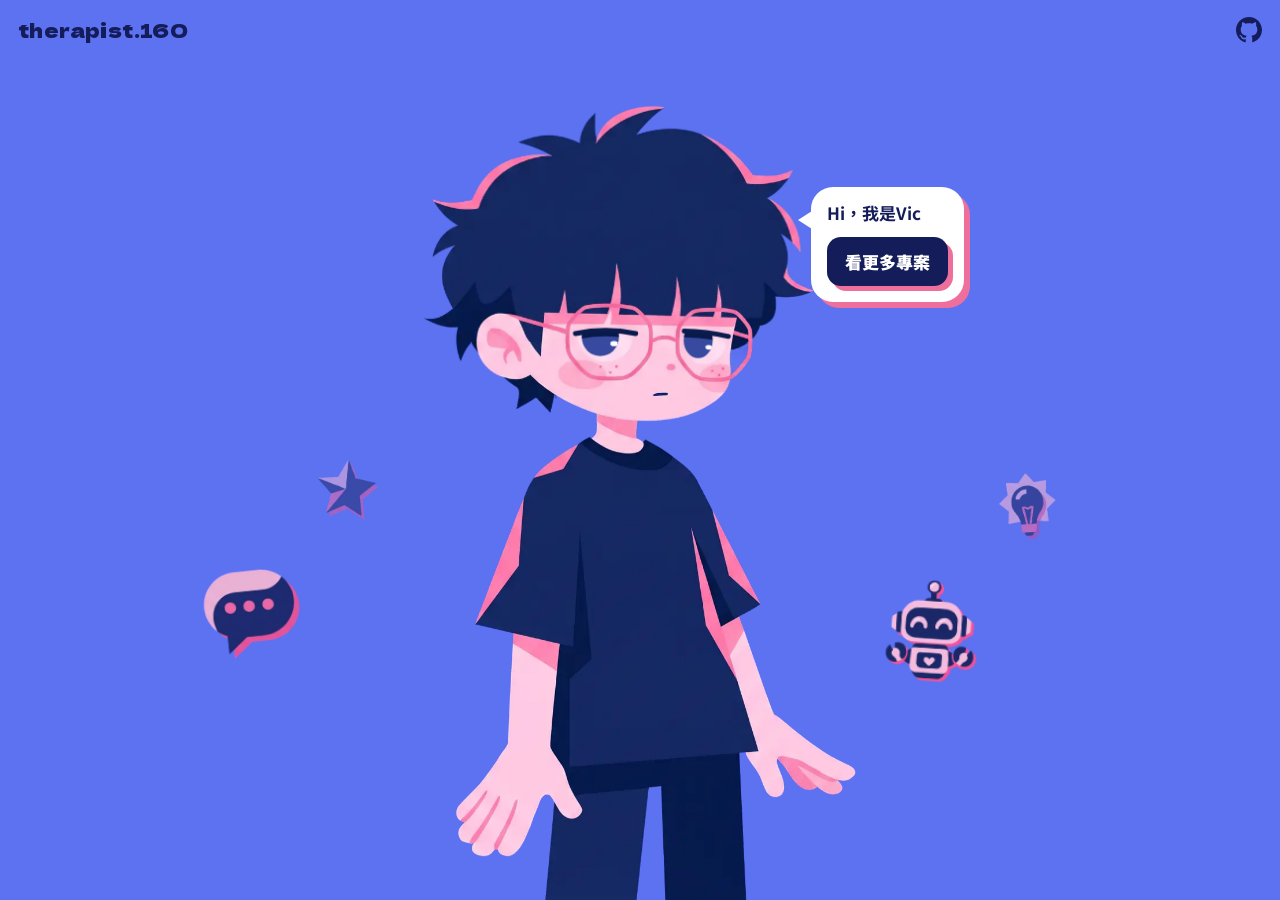
==== index.html @ 95809535 "therapist.160 2026-10-23" ====
<!doctype html>
<html lang="zh-Hant-TW">
<head>
<meta charset="utf-8">
<meta name="viewport" content="width=device-width, initial-scale=1, viewport-fit=cover">
<meta name="robots" content="noindex">
<title>therapist.160</title>
<link rel="icon" href="assets/icons/favicon.png">
<link rel="preload" as="image" href="assets/rig/body.webp">
<link rel="preload" as="image" href="assets/rig/head.webp">
<link rel="preconnect" href="https://fonts.googleapis.com">
<link rel="preconnect" href="https://fonts.gstatic.com" crossorigin>
<!-- 字型：中文只拿 3 種粗細；標題英文字型只下載英文字母和數字（text=），不下載整套日文 -->
<link rel="stylesheet" href="https://fonts.googleapis.com/css2?family=Noto+Sans+TC:wght@400;700;900&family=JetBrains+Mono:wght@500;700&display=swap">
<link rel="stylesheet" href="https://fonts.googleapis.com/css2?family=Dela+Gothic+One&display=swap&text=abcdefghijklmnopqrstuvwxyzABCDEFGHIJKLMNOPQRSTUVWXYZ0123456789.-%26">
<style>
/* 三個畫面共用同一個角色：
   首頁   home  角色站在正中間、貼齊畫面下緣（圖只畫到大腿，所以永遠看不到腳）
   列表   list  角色往下沉、抬頭，上方就是他「看到」的文字作品列表
   作品頁 work  白紙從下面滑上來；角色縮成右下角只露出頭頂和眼睛
   動畫時間都在 100–400ms。 */
:root{
  --bg:#5D72F1;          /* 與角色圖內鏤空處同色，不能改 */
  --ink:#141D5A;
  --ink-2:#1F2A73;
  --skin:#F9C4D6;
  --accent:#EE6F9C;
  --paper:#FFFFFF;
  --f-display:"Dela Gothic One","Noto Sans TC",system-ui,sans-serif;
  --f-body:"Noto Sans TC",system-ui,-apple-system,"PingFang TC","Microsoft JhengHei",sans-serif;
  --f-mono:"JetBrains Mono",ui-monospace,Menlo,monospace;
  --spring:cubic-bezier(.3,1.35,.5,1);
  --ease:cubic-bezier(.2,.9,.3,1);
  /* 角色大小：高度跟著視窗，寬度＝圖的比例 801:1400 */
  --H:min(90dvh,155vw);
  --W:calc(var(--H) * .5721);
  --listShow:.32;         /* 列表時，角色露出畫面的高度（佔 --H 的比例） */
  color-scheme:light;
}
*{box-sizing:border-box}
html,body{height:100%;margin:0}
body{background:var(--bg);color:var(--ink);font-family:var(--f-body);font-size:16px;line-height:1.6;overflow:hidden;-webkit-tap-highlight-color:transparent}
a{color:inherit}
button{font:inherit;color:inherit}
img{display:block;max-width:100%}
:focus-visible{outline:3px solid var(--paper);outline-offset:3px;border-radius:8px}
body.instant *{transition:none!important;animation:none!important}

/* ---------- 頂部 ---------- */
.mast{position:fixed;z-index:40;inset:0 0 auto;display:flex;align-items:center;justify-content:space-between;gap:12px;
  padding:max(14px,env(safe-area-inset-top)) max(18px,env(safe-area-inset-right)) 14px max(18px,env(safe-area-inset-left));
  pointer-events:none;transition:background .25s,box-shadow .25s}
.mast>*{pointer-events:auto}
.logo{display:inline-block;text-decoration:none;font-family:var(--f-display);font-size:20px;letter-spacing:.02em;white-space:nowrap;transition:transform .2s var(--spring)}
.logo:hover{transform:translateX(-2px) rotate(-2deg)}
body[data-view=work] .mast{background:var(--paper);box-shadow:0 2px 0 rgba(20,29,90,.08)}
.logo.back{font-family:var(--f-body);font-weight:900;font-size:17px;letter-spacing:0}
.gh{display:inline-flex;color:var(--ink);transition:transform .2s var(--spring)}
.gh svg{width:26px;height:26px}
.gh:hover{transform:translateX(2px) rotate(2deg)}

/* ---------- 角色 ---------- */
.rig{position:fixed;z-index:30;left:50%;bottom:0;width:var(--W);height:var(--H);transform-origin:50% 100%;
  transition:transform .4s var(--spring);will-change:transform}
body[data-view=home] .rig{transform:translate(calc(var(--W) * -.5),0) scale(1)}
body[data-view=list] .rig{transform:translate(calc(var(--W) * -.5),calc(var(--H) * (1 - var(--listShow) / .62) * .62)) scale(.62)}
body[data-view=work] .rig{transform:translate(calc(var(--W) * -.5),calc(var(--H) * 1.05)) scale(.8)}   /* 作品頁：沉到畫面外，最後在藍色收尾區再出來 */
.hop{position:absolute;inset:0}
.hop.go{animation:hop .32s var(--spring)}
@keyframes hop{40%{transform:translateY(-3%)}}
.breath{position:absolute;inset:0;transform-origin:50% 100%;animation:breath 4.2s ease-in-out infinite}
@keyframes breath{50%{transform:scaleY(1.01)}}
.rig img,.rig svg{position:absolute;inset:0;width:100%;height:100%;user-select:none;-webkit-user-drag:none;pointer-events:none}
.head{position:absolute;inset:0;transform-origin:45.1% 41.9%;will-change:transform}
/* 短暫的動作圖（揮手、驚訝）：眼睛是畫死的，所以只出現一下就回到會看人的那層 */
.art{position:absolute;inset:0;transition:opacity .12s}
.rig[data-pose] .art{opacity:0}
.rig .pose{position:absolute;inset:auto;bottom:0;left:45.27%;height:98%;width:auto;transform:translateX(calc(var(--hx) * -100%));opacity:0;transition:opacity .12s}
.rig .pose.on{opacity:1}
/* 只有頭和身體上半部可以點（圖的透明處不擋滑鼠） */
.hit{position:absolute;left:8%;right:18%;top:0;height:62%;border-radius:40% 40% 20% 20%;cursor:pointer;background:none;border:0;padding:0}
body[data-view=list] .hit{height:48%}
body[data-view=work] .hit{display:none}

/* ---------- 漂浮圖示：首頁繞著角色轉圈（假 3D：轉到前面變大、蓋在角色上；轉到後面變小變淡、躲到角色後面）；
   列表跟著角色沉到下面，排在頭的兩邊。位置每一格由 placeIcons() 算；放不下（手機、窄視窗）的就藏起來 ----------
   每個圖示自己 position:fixed（不包在 fixed 容器裡），z-index 才能跟角色比前後 */
.ico{position:fixed;z-index:5;left:0;top:0;width:var(--s);height:var(--s);pointer-events:none;transition:opacity .2s;will-change:transform}
.ico.front{z-index:32}
.ico.off,body[data-view=work] .ico{opacity:0}
.ico img{width:100%;height:100%;object-fit:contain;opacity:var(--a,1);transform:rotate(var(--r));animation:bob var(--d) ease-in-out infinite;animation-delay:var(--dl)}
@keyframes bob{50%{transform:translateY(-9%) rotate(calc(var(--r) * -1))}}

/* ---------- 首頁：對話框＋按鈕 ---------- */
.bubble{position:fixed;z-index:31;left:calc(50% + var(--W) * .37);top:calc(100dvh - var(--H) * .88);max-width:290px;
  background:var(--paper);color:var(--ink);border-radius:22px;padding:14px 16px 16px;box-shadow:6px 6px 0 var(--accent);
  transform-origin:0 30%;transition:opacity .2s,transform .3s var(--spring)}
.bubble::before{content:"";position:absolute;left:-13px;top:24px;border:9px solid transparent;border-right:14px solid var(--paper);border-left:0}
.bubble p{margin:0 0 12px;font-weight:700;font-size:17px;line-height:1.4;min-height:1.4em}
.bubble p.pop{animation:pop .3s var(--spring)}
@keyframes pop{from{transform:scale(.8);opacity:0}}
body:not([data-view=home]) .bubble{opacity:0;transform:scale(.6);pointer-events:none;visibility:hidden;transition:opacity .15s,transform .15s,visibility 0s .15s}
.btn{display:inline-flex;align-items:center;gap:10px;border:0;cursor:pointer;text-decoration:none;font-weight:900;font-size:17px;
  padding:11px 18px;border-radius:14px;background:var(--ink);color:var(--paper);box-shadow:5px 5px 0 var(--accent);transition:transform .15s,box-shadow .15s}
.btn:hover{transform:translate(-2px,-2px);box-shadow:8px 8px 0 var(--accent)}
.btn:active{transform:translate(3px,3px);box-shadow:2px 2px 0 var(--accent)}

/* ---------- 列表：角色抬頭看到的東西 ---------- */
.list{position:fixed;z-index:10;inset:0;overflow-y:auto;overscroll-behavior:contain;
  padding:calc(88px + env(safe-area-inset-top)) max(16px,env(safe-area-inset-right)) calc(var(--H) * var(--listShow) + 56px) max(16px,env(safe-area-inset-left));
  -webkit-mask-image:linear-gradient(transparent 56px,#000 96px,#000 calc(100% - var(--H) * var(--listShow) - 70px),transparent calc(100% - var(--H) * var(--listShow) + 6px));
          mask-image:linear-gradient(transparent 56px,#000 96px,#000 calc(100% - var(--H) * var(--listShow) - 70px),transparent calc(100% - var(--H) * var(--listShow) + 6px));
  scrollbar-width:thin;scrollbar-color:var(--ink) transparent;transition:opacity .2s,visibility 0s}
body:not([data-view=list]) .list{opacity:0;visibility:hidden;pointer-events:none;transition:opacity .15s,visibility 0s .15s}
.list-in{max-width:58rem;margin:0 auto}
.list h2{margin:0 0 10px 18px;font-family:var(--f-display);font-weight:400;font-size:clamp(30px,4vw,44px);line-height:1.1}
.rows{list-style:none;margin:0;padding:0}
.row{display:grid;grid-template-columns:3rem minmax(0,1fr);align-items:baseline;gap:4px 16px;padding:13px 18px;border-radius:18px;
  text-decoration:none;color:var(--paper);transition:transform .18s var(--spring),box-shadow .18s,background .12s,color .12s}
.rows li+li{border-top:2px solid rgba(20,29,90,.18)}
.row .n{font-family:var(--f-mono);font-weight:700;font-size:13px;color:var(--ink)}
.row .t{font-weight:900;font-size:clamp(21px,2.6vw,34px);line-height:1.2;text-wrap:balance}
/* 滑鼠才有 hover（手機點完回來不會卡在反白）；手機按下去當下反白 */
.row:focus-visible,.row:active{background:var(--ink);color:var(--skin);transform:translate(-3px,-3px);box-shadow:6px 6px 0 var(--accent);outline:0}
.row:focus-visible .n,.row:active .n{color:var(--skin)}
@media (hover:hover){
  .row:hover{background:var(--ink);color:var(--skin);transform:translate(-3px,-3px);box-shadow:6px 6px 0 var(--accent)}
  .row:hover .n{color:var(--skin)}
}
body[data-view=list] .rows li{animation:rowIn .26s var(--spring) backwards;animation-delay:calc(min(var(--i),6) * 22ms)}
body[data-view=list] .list h2{animation:rowIn .26s var(--spring) backwards}
@keyframes rowIn{from{opacity:0;transform:translateY(-18px)}}

/* ---------- 作品頁：白紙從下面滑上來 ---------- */
.sheet{position:fixed;z-index:20;inset:0;overflow-y:auto;overscroll-behavior:contain;background:var(--paper);
  transform:translateY(0);transition:transform .38s var(--ease),visibility 0s}
body:not([data-view=work]) .sheet{transform:translateY(102%);visibility:hidden;transition:transform .3s var(--ease),visibility 0s .3s}
.work{max-width:60rem;margin:0 auto;padding:calc(96px + env(safe-area-inset-top)) max(16px,env(safe-area-inset-right)) 64px max(16px,env(safe-area-inset-left));transition:opacity .15s}
.work.fade,.outro.fade{opacity:0}
.w-no{font-family:var(--f-mono);font-weight:700;font-size:13px;letter-spacing:.08em;color:var(--accent);margin:0 0 10px}
.work h1{font-weight:900;font-size:clamp(30px,4.6vw,56px);line-height:1.12;margin:0 0 40px;text-wrap:balance}
/* 每一格都是一樣大的 16:9 範圍。圖和短片一律「高度＝框高」、寬度照原比例：
   比 16:9 窄的（4:3、直圖）兩側留空不加底色；比 16:9 寬的左右裁掉。點了看整張 */
.frame{margin:0 auto 28px;width:min(100%,calc(88dvh * 16 / 9));aspect-ratio:16/9;position:relative;border-radius:12px;overflow:hidden}
.frame>*{position:absolute;inset:0;width:100%;height:100%}
.zoom{border:0;padding:0;background:none;cursor:zoom-in}
.zoom img,.zoom video{position:absolute;top:0;left:50%;height:100%;width:auto;max-width:none;border-radius:12px;
  transform:translateX(-50%);transition:transform .3s var(--ease)}
.zoom:hover img,.zoom:hover video{transform:translateX(-50%) scale(1.02)}
.yt{border:0;padding:0;background:var(--ink);cursor:pointer;border-radius:12px;overflow:hidden}
.yt img{width:100%;height:100%;object-fit:cover;opacity:.85}
.yt span{position:absolute;left:50%;top:50%;width:84px;height:84px;margin:-42px 0 0 -42px;border-radius:50%;background:var(--accent);
  display:grid;place-items:center;color:var(--paper);font-size:30px;box-shadow:5px 5px 0 var(--ink);transition:transform .2s var(--spring)}
.yt:hover span{transform:scale(1.1)}
.yt-play{position:absolute;inset:0;width:100%;height:100%;border:0;border-radius:12px;background:#000}   /* 按下播放後換成的播放器，填滿 16:9 框 */
/* 直式影片（YouTube Shorts）：框一樣是 16:9，裡面放一個置中的 9:16 封面／播放器，兩側留空；手機上框改成直的，影片才不會太小 */
.frame.tall>*{left:50%;right:auto;width:auto;aspect-ratio:9/16;transform:translateX(-50%)}
@media (max-width:820px){.frame.tall{width:min(100%,calc(75dvh * 9 / 16));aspect-ratio:9/16}}
.credits{margin:56px 0 0;background:var(--ink);color:var(--skin);border-radius:22px;padding:22px 24px;box-shadow:8px 8px 0 var(--accent)}
.credits h2{font-family:var(--f-display);font-weight:400;font-size:24px;margin:0 0 10px;color:var(--paper)}
.credits ul{list-style:none;margin:0;padding:0;font-family:var(--f-mono);font-size:13.5px;line-height:1.9}
.credits li{padding-left:1.5em;text-indent:-1.5em;word-break:keep-all;overflow-wrap:anywhere}   /* 中文名字不從中間斷；換行的部分往內縮 */
/* 收尾區：回到藍色世界，角色比讚出來 */
.outro{--BH:min(66dvh,580px);position:relative;overflow:hidden;background:var(--bg);min-height:calc(var(--BH) + 24px);
  padding:64px max(16px,env(safe-area-inset-right)) 56px max(16px,env(safe-area-inset-left));transition:opacity .15s}
.outro-in{max-width:60rem;margin:0 auto}
.outro-text{max-width:min(32rem,calc(100% - var(--BH) * .5))}
.outro .credits{margin:0}
.buddy{position:absolute;bottom:0;right:max(0px,calc(50% - 30rem - 24px));height:var(--BH);width:calc(var(--BH) * .62);pointer-events:none}
.buddy-fig{position:absolute;inset:0;transform:translateY(40%);opacity:0;transition:transform .38s var(--spring),opacity .15s}
.outro.in .buddy-fig{transform:none;opacity:1}
.buddy-fig img{position:absolute;bottom:0;left:45%;height:100%;width:auto;max-width:none;transform:translateX(calc(var(--hx) * -100%));transition:opacity .12s}
.buddy-fig .b-wow,.outro.wow .buddy-fig .b-thumb{opacity:0}
.outro.wow .buddy-fig .b-wow{opacity:1}
.w-nav{display:grid;grid-template-columns:1fr 1fr;gap:16px;margin-top:32px}
.w-nav a{display:block;text-decoration:none;padding:16px 18px;border-radius:18px;background:var(--ink);color:var(--paper);box-shadow:5px 5px 0 var(--accent);transition:transform .15s,box-shadow .15s}
.w-nav a:hover{transform:translate(-2px,-2px);box-shadow:8px 8px 0 var(--accent)}
.w-nav small{display:block;font-family:var(--f-mono);font-weight:700;font-size:12px;color:var(--skin)}
.w-nav b{font-weight:900;line-height:1.3}
.w-nav a.next{text-align:right}

/* 點圖放大 */
.lb{position:fixed;z-index:60;inset:0;background:rgba(20,29,90,.98);display:grid;grid-template-rows:1fr auto;padding:max(72px,calc(env(safe-area-inset-top) + 60px)) 16px max(16px,env(safe-area-inset-bottom));
  cursor:zoom-out;opacity:0;visibility:hidden;transition:opacity .18s,visibility 0s .18s}
.lb.on{opacity:1;visibility:visible;transition:opacity .18s}
.lb img,.lb video{width:100%;height:100%;object-fit:contain;min-height:0}
.lb video[hidden],.lb img[hidden]{display:none}
.lb-bar{display:flex;justify-content:center;align-items:center;gap:18px;padding-top:12px;color:var(--skin);font-family:var(--f-mono);font-weight:700}
.lb.single .lb-bar{visibility:hidden}
.lb-bar button{border:0;background:var(--skin);color:var(--ink);width:44px;height:44px;border-radius:50%;cursor:pointer;font-size:18px;font-weight:900}
/* 右上角關閉鈕（上面留了一條空間，圖不會跑到它底下） */
.lb-x{position:absolute;top:max(14px,env(safe-area-inset-top));right:max(14px,env(safe-area-inset-right));width:48px;height:48px;border:0;border-radius:50%;
  background:var(--skin);color:var(--ink);cursor:pointer;display:grid;place-items:center;box-shadow:4px 4px 0 var(--accent);transition:transform .15s,box-shadow .15s}
.lb-x svg{width:20px;height:20px}
.lb-x:hover{transform:translate(-2px,-2px) rotate(90deg);box-shadow:6px 6px 0 var(--accent)}
.lb-x:active{transform:translate(2px,2px);box-shadow:2px 2px 0 var(--accent)}

/* ---------- 手機 ---------- */
@media (max-width:820px){
  /* 手機：角色上方永遠留 200px 給左上文字和對話框，矮的螢幕（瀏覽器工具列佔掉高度）也不會被擠出去 */
  :root{--H:min(100dvh - 200px,155vw)}
  .bubble{left:50%;top:calc(100dvh - var(--H) - 14px);transform:translate(-50%,-100%);transform-origin:50% 100%;width:max-content;max-width:min(330px,calc(100vw - 32px));text-align:center}
  .bubble::before{left:50%;top:auto;bottom:-13px;margin-left:-9px;border:9px solid transparent;border-top:14px solid var(--paper);border-bottom:0}
  body:not([data-view=home]) .bubble{transform:translate(-50%,-100%) scale(.6)}
  .row{grid-template-columns:minmax(0,1fr);gap:2px;padding:12px 12px}   /* 手機：年份放在標題上面，標題用滿整個寬度 */
  .row .t{text-wrap:pretty}
  .list h2{margin-left:12px}
  .w-nav{grid-template-columns:1fr}
  .work{padding-bottom:20px}
  .outro{padding-top:48px}
  .yt span{width:56px;height:56px;margin:-28px 0 0 -28px;font-size:20px;box-shadow:3px 3px 0 var(--ink)}
  .credits{padding:18px 18px;box-shadow:6px 6px 0 var(--accent)}
  .credits ul{font-size:12.5px}
  .outro{--BH:min(50dvh,420px);padding-bottom:calc(var(--BH) + 24px)}
  .outro-text{max-width:none}
  .buddy{right:auto;left:50%;margin-left:calc(var(--BH) * -.31)}
}
@media (prefers-reduced-motion:reduce){
  *,*::before,*::after{animation:none!important;transition-duration:.01ms!important}
}
</style>
</head>
<body data-view="home" class="instant">

<header class="mast">
  <span id="mastL"></span>
  <a class="gh" href="https://github.com/Vic-Chen-160" target="_blank" rel="noopener noreferrer" aria-label="GitHub（開新分頁）">
    <svg viewBox="0 0 16 16" aria-hidden="true"><path fill="currentColor" d="M8 0C3.58 0 0 3.58 0 8c0 3.54 2.29 6.53 5.47 7.59.4.07.55-.17.55-.38 0-.19-.01-.82-.01-1.49-2.01.37-2.53-.49-2.69-.94-.09-.23-.48-.94-.82-1.13-.28-.15-.68-.52-.01-.53.63-.01 1.08.58 1.23.82.72 1.21 1.87.87 2.33.66.07-.52.28-.87.51-1.07-1.78-.2-3.64-.89-3.64-3.95 0-.87.31-1.59.82-2.15-.08-.2-.36-1.02.08-2.12 0 0 .67-.21 2.2.82.64-.18 1.32-.27 2-.27.68 0 1.36.09 2 .27 1.53-1.04 2.2-.82 2.2-.82.44 1.1.16 1.92.08 2.12.51.56.82 1.27.82 2.15 0 3.07-1.87 3.75-3.65 3.95.29.25.54.73.54 1.48 0 1.07-.01 1.93-.01 2.2 0 .21.15.46.55.38A8.013 8.013 0 0016 8c0-4.42-3.58-8-8-8z"/></svg>
  </a>
</header>

<div id="icons" aria-hidden="true"></div>

<!-- 列表：角色抬頭看到的東西 -->
<nav class="list" id="list" aria-label="作品列表">
  <div class="list-in">
    <h2>WORKS</h2>
    <ol class="rows" id="rows"></ol>
  </div>
</nav>

<!-- 作品頁 -->
<main class="sheet" id="sheet" tabindex="-1"><article class="work" id="work"></article><section class="outro" id="outro"></section></main>

<!-- 角色：身體圖＋頭圖＋程式畫的眼睛 -->
<div class="rig" id="rig">
  <div class="hop" id="hop">
    <div class="breath">
      <div class="art">
        <img src="assets/rig/body.webp" alt="">
        <div class="head" id="head">
          <img src="assets/rig/head.webp" alt="">
          <svg id="eyes" viewBox="501 36 1151 2012" preserveAspectRatio="none" aria-hidden="true"></svg>
        </div>
      </div>
      <img class="pose" data-pose="wave" style="--hx:.4154" src="assets/poses/wave.webp" alt="">
      <img class="pose" data-pose="wow" style="--hx:.4976" data-src="assets/poses/wow.webp" alt="">
      <!-- 列表：抬頭看上面的作品。也拆成身體＋頭＋程式畫的眼睛，眼睛會跟游標。data-src＝首頁顯示完才載 -->
      <div class="pose" data-pose="lookup" style="--hx:.476;aspect-ratio:758/1400">
        <img data-src="assets/rig/lookup-body.webp" alt="">
        <div class="head" id="headUp" style="transform-origin:47.5% 41.2%">
          <img data-src="assets/rig/lookup-head.webp" alt="">
          <svg id="eyesUp" viewBox="129 139 756 1397" preserveAspectRatio="none" aria-hidden="true"></svg>
        </div>
      </div>
    </div>
    <button class="hit" id="hit" aria-label="戳一下角色"></button>
  </div>
</div>

<div class="bubble" id="bubble">
  <p id="line" role="status" aria-live="polite">Hi，我是Vic</p>
  <a class="btn" href="#/works" id="cta">看更多專案</a>
</div>

<div class="lb" id="lb" role="dialog" aria-label="放大檢視">
  <button class="lb-x" aria-label="關閉"><svg viewBox="0 0 20 20" aria-hidden="true"><path d="M4 4l12 12M16 4L4 16" stroke="currentColor" stroke-width="3" stroke-linecap="round"/></svg></button>
  <img alt="">
  <video muted loop playsinline hidden></video>
  <div class="lb-bar"><button data-go="-1" aria-label="上一張">←</button><span id="lbCount"></span><button data-go="1" aria-label="下一張">→</button></div>
</div>

<script src="assets/works.js"></script>
<script>
(() => {
const WORKS = window.WORKS || [];
const $ = s => document.querySelector(s);
const body = document.body;
const reduce = matchMedia('(prefers-reduced-motion: reduce)').matches;
const esc = s => String(s ?? '').replace(/[&<>"']/g, c => ({'&':'&amp;','<':'&lt;','>':'&gt;','"':'&quot;',"'":'&#39;'}[c]));
const pad = n => String(n).padStart(2, '0');

/* ================= 眼睛（SVG，座標＝原始角色圖的像素） ================= */
const NS = 'http://www.w3.org/2000/svg';
const EYES = [   // 眼皮曲線（左端、控制點、右端）、虹膜、反光
  { lid:[916,641, 990,625, 1066,641], iris:[978,650,46,47], hl:[34,16,9,6.5], k:1 },
  { lid:[1186,635, 1241,636, 1296,648], iris:[1221,658,36,44], hl:[26,17,8,6], k:.8 },
];
const svg = $('#eyes');
const el = (tag, attrs, parent) => { const e = document.createElementNS(NS, tag); for (const k in attrs) e.setAttribute(k, attrs[k]); parent && parent.appendChild(e); return e; };
const defs = el('defs', {}, svg);
EYES.forEach((E, i) => {
  E.openClip = el('path', {}, el('clipPath', { id:'open'+i }, defs));
  E.irisClip = el('ellipse', {}, el('clipPath', { id:'iris'+i }, defs));
  const g = el('g', { 'clip-path':`url(#open${i})` }, svg);
  E.irisEl = el('ellipse', { fill:'#374AA0' }, g);
  E.shade = el('path', { fill:'#071A4A' }, el('g', { 'clip-path':`url(#iris${i})` }, g));
  E.hlEl = el('ellipse', { fill:'#FFFFFF' }, g);
  E.lidEl = el('path', { fill:'none', stroke:'#0A1C4E', 'stroke-width':12, 'stroke-linecap':'round' }, svg);
});
// 列表的抬頭眼：上眼皮是一彎月牙（外弧、內弧），虹膜貼在眼皮下面；虹膜往下＝看你
const EYES_UP = [
  { p0:[345,545], p2:[440,527], out:[392,466], inn:[392,494], iris:[403,530,27], hl:[22,-3,6] },
  { p0:[540,527], p2:[633,545], out:[586,464], inn:[586,492], iris:[576,530,27], hl:[-23,-3,6] },
];
const svgUp = $('#eyesUp'), defsUp = el('defs', {}, svgUp);
EYES_UP.forEach((E, i) => {
  E.openClip = el('path', {}, el('clipPath', { id:'openU'+i }, defsUp));
  E.irisClip = el('circle', {}, el('clipPath', { id:'irisU'+i }, defsUp));
  const g = el('g', { 'clip-path':`url(#openU${i})` }, svgUp);
  E.irisEl = el('circle', { fill:'#3A4BA6' }, g);
  E.shade = el('path', { fill:'#0B1B4D' }, el('g', { 'clip-path':`url(#irisU${i})` }, g));
  E.hlEl = el('circle', { fill:'#FFFFFF' }, g);
  E.lidEl = el('path', { fill:'#0B1B4D' }, svgUp);
});
function drawEyesUp(ux, uy, blink){
  const B = blink * 30;                                       // 眨眼：眼皮往下蓋
  EYES_UP.forEach(E => {
    const [x0,y0] = E.p0, [x2,y2] = E.p2, [ox,oy] = E.out, [nx,ny] = E.inn;
    const inner = (d) => `M${x0-30},${y0+d} L${x0},${y0+d} Q${nx},${ny+d} ${x2},${y2+d} L${x2+30},${y2+d}`;
    E.lidEl.setAttribute('d', `M${x0},${y0+B} Q${ox},${oy+B} ${x2},${y2+B} Q${nx},${ny+B} ${x0},${y0+B}Z`);
    E.openClip.setAttribute('d', `${inner(B)} L${x2+30},640 L${x0-30},640Z`);
    E.shade.setAttribute('d', `${inner(B)} L${x2+30},${y2+B+10} L${x2},${y2+B+10} Q${nx},${ny+B+10} ${x0},${y0+B+10} L${x0-30},${y0+B+10}Z`);
    const [ix,iy,r] = E.iris, X = ix + ux * 10, Y = iy + (uy + 1) / 2 * 18;   // uy=-1 往上看（預設），0 看你，1 往下
    for (const t of [E.irisEl, E.irisClip]) { t.setAttribute('cx', X); t.setAttribute('cy', Y); t.setAttribute('r', r); }
    const [hx,hy,hr] = E.hl;
    E.hlEl.setAttribute('cx', X + hx); E.hlEl.setAttribute('cy', Y + hy); E.hlEl.setAttribute('r', hr);
  });
}
const curve = (E, L) => { const [x0,y0,cx,cy,x1,y1] = E.lid; return [x0, y0+L, cx, cy+L, x1, y1+L]; };
function drawEyes(ex, ey, L){
  EYES.forEach(E => {
    const [x0,y0,cx,cy,x1,y1] = curve(E, L);
    const q = `Q${cx},${cy} ${x1},${y1}`;
    E.lidEl.setAttribute('d', `M${x0},${y0} ${q}`);
    E.openClip.setAttribute('d', `M${x0-40},${y0} L${x0},${y0} ${q} L${x1+40},${y1} L${x1+40},780 L${x0-40},780Z`);
    E.shade.setAttribute('d', `M${x0-40},${y0} L${x0},${y0} ${q} L${x1+40},${y1} L${x1+40},${y1+15} L${x1},${y1+15} Q${cx},${cy+15} ${x0},${y0+15} L${x0-40},${y0+15}Z`);
    const [ix,iy,rx,ry] = E.iris, X = ix + ex * E.k, Y = iy + ey;
    for (const t of [E.irisEl, E.irisClip]) { t.setAttribute('cx', X); t.setAttribute('cy', Y); t.setAttribute('rx', rx); t.setAttribute('ry', ry); }
    const [hx,hy,hrx,hry] = E.hl;
    E.hlEl.setAttribute('cx', X + hx); E.hlEl.setAttribute('cy', Y + hy); E.hlEl.setAttribute('rx', hrx); E.hlEl.setAttribute('ry', hry);
  });
}

/* ================= 角色動作：看游標、眨眼、抬頭 ================= */
const rig = $('#rig'), head = $('#head'), headUp = $('#headUp');
const S = { ex:0, ey:0, ux:0, uy:0, look:0, wide:0, hr:0, hx:0 };      // 目前值（平滑追上目標）
const T = { ex:0, ey:0, ux:0, uy:0, look:0, wide:0, hr:0, hx:0 };      // 目標值
let rigH = 0, pointer = null, lastMove = -1e9, blinkAt = performance.now() + 1800, blinkT = -1, glanceUntil = 0, glance = null;

let usingKeys = false;
addEventListener('keydown', () => usingKeys = true, true);
addEventListener('pointerdown', () => usingKeys = false, true);
addEventListener('pointermove', e => { pointer = { x:e.clientX, y:e.clientY }; lastMove = performance.now(); }, { passive:true });
addEventListener('pointerdown', e => { pointer = { x:e.clientX, y:e.clientY }; lastMove = performance.now(); }, { passive:true });
document.addEventListener('pointerleave', () => { lastMove = -1e9; });

function aim(now){
  const view = body.dataset.view;
  const r = rig.getBoundingClientRect(); rigH = rig.offsetHeight;   // 先讀版面、後面才寫樣式
  const eyeX = r.left + r.width * .52, eyeY = r.top + r.height * .307;
  let ux = 0, uy = 0;
  const active = pointer && now - lastMove < 3500;
  if (active) {
    const dx = pointer.x - eyeX, dy = pointer.y - eyeY, d = Math.hypot(dx, dy) || 1;
    const f = Math.min(1, d / Math.max(160, r.height * .45));   // 游標在臉上 → 盯著你看（眼睛回正中間）
    ux = dx / d * f; uy = dy / d * f;
  } else if (view === 'home') {
    // 沒在動：大多時間直視瀏覽者，偶爾瞄一下按鈕
    if (now > glanceUntil + 2600 + Math.random() * 3000) { glance = Math.random() < .5 ? [.9,.15] : [-.6,.25]; glanceUntil = now + 700; }
    if (glance && now < glanceUntil) [ux, uy] = glance;
  } else if (view === 'list') { uy = -1; }                   // 抬頭看列表
  else { ux = -.7; uy = -.7; }                               // 作品頁：往左上看內容
  T.ux = ux; T.uy = uy;
  T.ex = ux * 16; T.ey = uy < 0 ? uy * 17 : uy * 8;
  T.hr = ux * 2.4; T.hx = ux * .008 * r.width;
  T.look = view === 'list' ? 1 : view === 'work' ? .5 : 0;
}

let prev = performance.now();
function frame(now){
  const dt = Math.min(64, now - prev); prev = now;
  aim(now);
  const k = t => 1 - Math.exp(-dt / t);
  S.ex += (T.ex - S.ex) * k(55); S.ey += (T.ey - S.ey) * k(55);
  S.ux += (T.ux - S.ux) * k(55); S.uy += (T.uy - S.uy) * k(55);
  S.hr += (T.hr - S.hr) * k(110); S.hx += (T.hx - S.hx) * k(110);
  S.look += (T.look - S.look) * k(90); S.wide += (T.wide - S.wide) * k(60);
  // 眨眼：60ms 闔上、100ms 張開；偶爾連眨兩下
  let blink = 0;
  if (blinkT < 0 && now > blinkAt) blinkT = now;
  if (blinkT >= 0) {
    const t = (now - blinkT) / 160;
    blink = t < .375 ? t / .375 : Math.max(0, 1 - (t - .375) / .625);
    if (t >= 1) { blinkT = -1; blinkAt = now + (Math.random() < .15 ? 180 : 2200 + Math.random() * 3800); }
  }
  const L = -20 * S.look - 12 * S.wide + 64 * blink;          // 眼皮位置：負＝睜大，正＝闔上
  drawEyes(S.ex, S.ey - 4 * S.look, L);
  const h = rigH;
  head.style.transform = `translate(${S.hx.toFixed(2)}px,${(-.022 * h * S.look).toFixed(2)}px) rotate(${(S.hr - 3 * S.look).toFixed(2)}deg)`;
  if (rig.dataset.pose === 'lookup') {                        // 列表：抬頭的那張也跟著看、跟著轉頭、會眨眼
    drawEyesUp(S.ux, S.uy, blink);
    headUp.style.transform = `translate(${S.hx.toFixed(2)}px,0) rotate(${S.hr.toFixed(2)}deg)`;
  }
  placeIcons(now, dt);
  requestAnimationFrame(frame);
}
drawEyes(0, 0, 0); drawEyesUp(0, -1, 0);
requestAnimationFrame(frame);

/* ================= 對話框 ================= */
const line = $('#line');
const LINES = {
  hello: 'Hi，我是Vic',
  idle: ['ㄅ級分的靈感','好累Zzz','點擊按鈕看專案吧'],
  poke: ['是點按鈕，不是點我～','眼鏡要歪了～'],
  cta: '沒錯，點下去',
};
let lastLine = LINES.hello, idleTimer;
const pick = a => { const c = a.filter(x => x !== lastLine); return c[Math.floor(Math.random() * c.length)]; };
function say(t){ if (t === lastLine) return; lastLine = t; line.textContent = t; line.classList.remove('pop'); void line.offsetWidth; line.classList.add('pop'); }
function idleLoop(){ clearInterval(idleTimer); idleTimer = setInterval(() => { if (body.dataset.view === 'home') say(pick(LINES.idle)); }, 9000); }
idleLoop();

const LIST_POSE = 'lookup';
const poses = [...rig.querySelectorAll('.pose')];
const basePose_ = v => v === 'list' ? LIST_POSE : null;   // 列表一直是抬頭；其他畫面是會看人的那層
const basePose = () => basePose_(body.dataset.view);
let poseTimer, wanted = null;
const imgsOf = p => p.tagName === 'IMG' ? [p] : [...p.querySelectorAll('img')];
const ensureSrc = i => { if (i.dataset.src && !i.getAttribute('src')) i.src = i.dataset.src; };
function setPose(name, ms){       // 只有圖載好了才換，不然會一瞬間整個人不見；載好後再補上
  clearTimeout(poseTimer); wanted = name;
  const im = name && poses.find(p => p.dataset.pose === name);
  const imgs = im ? imgsOf(im) : [];
  imgs.forEach(ensureSrc);
  const ok = im && imgs.every(i => i.complete && i.naturalWidth);
  if (im && !ok) imgs.forEach(i => i.addEventListener('load', () => { if (wanted === name) setPose(name, ms); }, { once:true }));
  if (ok) rig.dataset.pose = name; else delete rig.dataset.pose;
  poses.forEach(p => p.classList.toggle('on', ok && p === im));
  if (ok && ms) poseTimer = setTimeout(() => setPose(basePose()), ms);
}
let wideTimer;
function surprise(ms){ T.wide = 1; clearTimeout(wideTimer); wideTimer = setTimeout(() => T.wide = 0, ms); }
const hop = $('#hop');
$('#hit').addEventListener('click', () => {
  hop.classList.remove('go'); void hop.offsetWidth; hop.classList.add('go');
  surprise(700);
  if (body.dataset.view === 'home') { say(pick(LINES.poke)); idleLoop(); setPose('wow', 1100); }
  else location.hash = body.dataset.view === 'work' ? '#/works' : '#/';
});
const cta = $('#cta');
cta.addEventListener('pointerenter', () => { surprise(99999); say(LINES.cta); });
cta.addEventListener('pointerleave', () => { T.wide = 0; });
cta.addEventListener('focus', () => surprise(800));

/* ================= 列表 ================= */
const list = $('#list'), rows = $('#rows');
rows.innerHTML = WORKS.map((w, i) => `
  <li style="--i:${i}"><a class="row" href="#/works/${esc(w.slug)}" data-i="${i}">
    <span class="n">${esc(w.year || '')}</span>
    <span class="t">${esc(w.title)}</span>
  </a></li>`).join('');

/* ================= 作品頁 ================= */
const sheet = $('#sheet'), work = $('#work');
let current = -1, gallery = [];
function block(b){
  if (b.type === 'images') return b.items.map(src => { const n = gallery.push({ src }) - 1; return `<figure class="frame"><button class="zoom" data-z="${n}" aria-label="放大第 ${n + 1} 張"><img src="${esc(src)}" alt="" loading="lazy"></button></figure>`; }).join('');
  if (b.type === 'youtube') {
    // 沒給封面就用 YouTube 自己的縮圖：先放 640 寬的（一定有），有 1280 寬的高畫質版再換上去
    const img = b.poster ? `<img src="${esc(b.poster)}" alt="" loading="lazy">`
      : `<img src="https://i.ytimg.com/vi/${esc(b.id)}/sddefault.jpg" data-hd="https://i.ytimg.com/vi/${esc(b.id)}/maxresdefault.jpg" alt="" loading="lazy">`;
    return `<figure class="frame${b.orientation === 'portrait' ? ' tall' : ''}"><button class="yt" data-yt="${esc(b.id)}" aria-label="播放影片">${img}<span>▶</span></button></figure>`;
  }
  if (b.type === 'video') { const n = gallery.push({ src:b.src, video:true }) - 1; return `<figure class="frame"><button class="zoom" data-z="${n}" aria-label="放大看整段短片"><video src="${esc(b.src)}" muted loop playsinline preload="metadata"></video></button></figure>`; }
  return '';
}
function renderWork(i){
  const w = WORKS[i]; gallery = [];
  const credits = [w.client && `Client : ${w.client}`, w.agency && `Agency : ${w.agency}`].filter(Boolean);   // Credits 只列 Client、Agency（Vic 2026-10-17）
  const p = WORKS[(i - 1 + WORKS.length) % WORKS.length], n = WORKS[(i + 1) % WORKS.length];
  work.innerHTML = `
    <p class="w-no">${esc(w.year || '')}</p>
    <h1>${esc(w.title)}</h1>
    ${(w.blocks || []).map(block).join('')}
    `;
  outro.classList.remove('in', 'wow');
  outro.innerHTML = `
    <div class="outro-in"><div class="outro-text">
      ${credits.length ? `<section class="credits"><h2>Credits</h2><ul>${credits.map(c => `<li>${esc(c)}</li>`).join('')}</ul></section>` : ''}
      ${WORKS.length > 1 ? `<nav class="w-nav">
        <a href="#/works/${esc(p.slug)}"><small>← 上一件</small><b>${esc(p.title)}</b></a>
        <a class="next" href="#/works/${esc(n.slug)}"><small>下一件 →</small><b>${esc(n.title)}</b></a>
      </nav>` : ''}
    </div></div>
    <div class="buddy" aria-hidden="true">
      <div class="buddy-fig">
        <img class="b-thumb" style="--hx:.4489" src="assets/poses/thumb.webp" alt="" loading="lazy">
        <img class="b-wow" style="--hx:.4976" src="assets/poses/wow.webp" alt="" loading="lazy">
      </div>
    </div>`;
  work.querySelectorAll('video').forEach(v => vio.observe(v));
  work.querySelectorAll('img[data-hd]').forEach(img => {   // 高畫質縮圖不存在時 YouTube 會回一張 120 寬的灰圖，不換
    const t = new Image(); t.onload = () => { if (t.naturalWidth >= 1280) img.src = t.src; }; t.src = img.dataset.hd;
  });
  document.title = `${w.title} — therapist.160`;
}
const outro = $('#outro');
// 捲到最後的藍色區：角色比讚冒出來；滑到「下一件」他會驚訝
new IntersectionObserver(([e]) => outro.classList.toggle('in', e.isIntersecting), { root:sheet, threshold:.35 }).observe(outro);
outro.addEventListener('pointerover', e => outro.classList.toggle('wow', !!e.target.closest('.next')));
outro.addEventListener('pointerleave', () => outro.classList.remove('wow'));
const vio = new IntersectionObserver(es => es.forEach(e => e.isIntersecting ? e.target.play().catch(() => {}) : e.target.pause()), { root:sheet, threshold:.4 });
work.addEventListener('click', e => {
  const yt = e.target.closest('.yt');
  if (yt) {   // 整顆封面按鈕換成播放器（播放器不能放在按鈕裡面）
    const f = document.createElement('iframe');
    f.className = 'yt-play'; f.title = '影片'; f.allowFullscreen = true;
    f.allow = 'autoplay; encrypted-media; picture-in-picture; fullscreen';
    f.src = `https://www.youtube-nocookie.com/embed/${encodeURIComponent(yt.dataset.yt)}?autoplay=1&rel=0&playsinline=1`;
    yt.replaceWith(f); f.focus(); return;
  }
  const z = e.target.closest('.zoom'); if (z) openLb(+z.dataset.z);
});

/* 點圖放大 */
const lb = $('#lb'), lbImg = lb.querySelector('img'), lbVid = lb.querySelector('video'), lbCount = $('#lbCount');
let lbAt = 0, lbBack = null;
const lbClose = lb.querySelector('.lb-x');
function openLb(i){
  lbAt = (i + gallery.length) % gallery.length;
  const g = gallery[lbAt];
  lbImg.hidden = !!g.video; lbVid.hidden = !g.video;
  if (g.video) { lbVid.src = g.src; lbVid.play().catch(() => {}); } else { lbVid.pause(); lbImg.src = g.src; }
  lbCount.textContent = `${pad(lbAt + 1)} / ${pad(gallery.length)}`;
  lb.classList.toggle('single', gallery.length < 2);   // 只有一張：不顯示 ← 01 / 01 →
  if (!lb.classList.contains('on')) { lbBack = document.activeElement; lb.classList.add('on'); lbClose.focus({ preventScroll:true }); }   // 打開時焦點放在關閉鈕
}
const closeLb = () => {
  if (!lb.classList.contains('on')) return;
  lb.classList.remove('on'); lbVid.pause();
  if (lbBack && lbBack.focus) lbBack.focus({ preventScroll:true });   // 關掉後回到剛剛點的那張
};
// 手機：放大檢視裡左右滑換張
let lbX = null;
lb.addEventListener('touchstart', e => { lbX = e.touches[0].clientX; }, { passive:true });
lb.addEventListener('touchend', e => {
  if (lbX === null) return;
  const d = e.changedTouches[0].clientX - lbX; lbX = null;
  if (Math.abs(d) > 50) { lb.dataset.swiped = '1'; openLb(lbAt + (d < 0 ? 1 : -1)); }
}, { passive:true });
lb.addEventListener('click', e => { if (lb.dataset.swiped) { delete lb.dataset.swiped; return; } const b = e.target.closest('[data-go]'); if (b) { e.stopPropagation(); openLb(lbAt + +b.dataset.go); } else closeLb(); });

/* ================= 漂浮圖示 ================= */
// 列表：[左0／右1, u, v]，u＝離角色多遠（0 貼著角色、1 貼著畫面邊），v＝高度（0 上、1 下）
const SLOTS = [[0,.6,.25],[0,.12,.7],[1,.55,.22],[1,.15,.68]];
const ORBIT_MS = 15000;                                      // 首頁繞一圈的時間
const icons = $('#icons');
const ICO = ['chat','star','bulb','robot'].map((n, i) => {
  const d = document.createElement('div'); d.className = 'ico';
  d.style.cssText = `--r:${[-6,5,-4,4][i]}deg;--d:${4.2 + i * .45}s;--dl:${-i * .9}s`;
  d.innerHTML = `<img src="assets/icons/${n}.webp" alt="" decoding="async">`;
  icons.appendChild(d);
  return { el:d, x:0, y:0, k:1, lx:0, ly:0 };
});
const bubble = $('#bubble');
let orb = null, icoS = 0, snap = true;
function layoutIcons(){                                      // 視窗大小或畫面變了才算一次
  const v = body.dataset.view; if (v === 'work') return;
  const H = rig.offsetHeight, W = rig.offsetWidth, cx = innerWidth / 2;
  const clamp = (lo, x, hi) => Math.min(hi, Math.max(lo, x));
  const pad = innerWidth < 600 ? 8 : 24;                      // 離畫面邊緣多遠（手機貼近一點）
  if (v === 'home') {
    // 大小同時看高度和寬度：手機上角色幾乎佔滿寬度，圖示要小一點才繞得過去
    icoS = clamp(40, Math.min(H * .1, innerWidth * .12), 110);
    const rx = Math.min(W * 1.05, cx - icoS * .7 - pad);       // 繞到左右兩邊時不能超出畫面
    const ry = H * .11;
    let cy = innerHeight - H * .42;
    // 矮的視窗（手機橫放）：對話框比較低，繞到後面的圖示會撞到它 → 整圈往下移，但不超出畫面底
    if (!matchMedia('(max-width:820px)').matches) {
      const bubbleBottom = bubble.offsetTop + bubble.offsetHeight;   // 電腦版對話框在角色右上，offsetTop 就是它的上緣
      cy = Math.min(Math.max(cy, bubbleBottom + 8 + ry + icoS * .4), innerHeight - ry - icoS * .7);
    }
    orb = rx < icoS ? null : { cx, cy, rx, ry };
    ICO.forEach(I => I.el.classList.toggle('off', !orb));
  } else {
    const band = H * parseFloat(getComputedStyle(body).getPropertyValue('--listShow'));
    icoS = clamp(34, Math.min(band * .4, innerWidth * .11), 100);
    const half = W * .25, gap = icoS * .3;                  // half＝列表時頭（含頭髮）寬度的一半
    const top = innerHeight - band + 8, bot = innerHeight - icoS - 12;
    const room = cx - half - gap - pad;                       // 頭到畫面邊緣的距離
    const zone = Math.max(0, room - icoS);                    // 單邊可以放圖示的寬度（0＝排成一直排）
    SLOTS.forEach(([side, u, y], i) => {
      const I = ICO[i];
      I.lx = side ? cx + half + gap + u * zone : cx - half - gap - icoS - u * zone;
      I.ly = top + y * (bot - top);
      I.el.classList.toggle('off', room < icoS);
    });
  }
  ICO.forEach(I => I.el.style.setProperty('--s', icoS + 'px'));
}
addEventListener('resize', layoutIcons);
function placeIcons(now, dt){                                // 每一格：算目標位置，換畫面時平滑地飛過去
  const v = body.dataset.view; if (v === 'work') return;
  const k = snap ? 1 : 1 - Math.exp(-dt / 110);
  ICO.forEach((I, i) => {
    let tx, ty, tk = 1, a = 1, front = false;
    if (v === 'home' && orb) {
      const t = (reduce ? 0 : now / ORBIT_MS * Math.PI * 2) + i * Math.PI * 2 / ICO.length + .5;
      const z = Math.sin(t);                                  // 1＝最前面，-1＝最後面
      tx = orb.cx + Math.cos(t) * orb.rx - icoS / 2; ty = orb.cy + z * orb.ry - icoS / 2;
      tk = 1 + .3 * z; a = .72 + .28 * z; front = z > 0;
    } else { tx = I.lx; ty = I.ly; }
    I.x += (tx - I.x) * k; I.y += (ty - I.y) * k; I.k += (tk - I.k) * k;
    I.el.classList.toggle('front', front);
    I.el.style.setProperty('--a', a.toFixed(2));
    I.el.style.transform = `translate(${I.x.toFixed(1)}px,${I.y.toFixed(1)}px) scale(${I.k.toFixed(3)})`;
  });
  snap = false;
}

/* ================= 換畫面（網址 #/、#/works、#/works/{slug}） ================= */
// 左上角只有文字；右上角、左下角什麼都不放
const mastL = $('#mastL');
const LOGO = `<a class="logo" href="#/">therapist.160</a>`;
function route(){
  const m = location.hash.match(/^#\/works\/(.+)$/);
  const i = m ? WORKS.findIndex(w => w.slug === decodeURIComponent(m[1])) : -1;
  const view = i >= 0 ? 'work' : location.hash.startsWith('#/works') ? 'list' : 'home';
  const was = body.dataset.view;
  closeLb();
  if (view === 'work') {
    if (was === 'work' && i !== current) {          // 上一件／下一件：內容淡出淡入
      work.classList.add('fade'); outro.classList.add('fade');
      setTimeout(() => { renderWork(i); sheet.scrollTop = 0; work.classList.remove('fade'); outro.classList.remove('fade'); }, 150);
    } else if (i !== current || was !== 'work') { renderWork(i); sheet.scrollTop = 0; }
    current = i;
    mastL.innerHTML = `<a class="logo back" href="#/works">← 作品列表</a>`;
    sheet.focus({ preventScroll:true });
  } else {
    work.querySelectorAll('video').forEach(v => v.pause());
    if (work.querySelector('.yt-play')) renderWork(current);   // 離開作品頁：正在播的 YouTube 收掉（換回封面），不然會在背景繼續出聲
    document.title = 'therapist.160';
    mastL.innerHTML = LOGO;
    if (view === 'list' && was === 'home') list.scrollTop = 0;
    if (view === 'list' && was === 'work' && current >= 0) setTimeout(() => {   // 回到剛剛看的那件；用鍵盤的人才把焦點放上去（手機點的不反白）
      const r = rows.querySelectorAll('.row')[current]; if (!r) return;
      // 捲到看得見的那一段正中間（下面被角色和淡出遮住的地方不算）
      const bottom = innerHeight - rig.offsetHeight * parseFloat(getComputedStyle(body).getPropertyValue('--listShow')) - 70;
      const box = r.getBoundingClientRect();
      list.scrollTop += box.top - ((96 + bottom) / 2 - box.height / 2);
      if (usingKeys) r.focus({ preventScroll:true });
    }, 60);
    if (view === 'home') { say(LINES.hello); idleLoop(); T.wide = 0; if (was && was !== 'home') setPose('wave', 1300); }   // 手機點按鈕不會觸發「滑出」，回首頁時把睜大的眼睛收回來
    else setPose(basePose_(view));
  }
  body.dataset.view = view;
  layoutIcons();
}
addEventListener('hashchange', route);
route();
requestAnimationFrame(() => requestAnimationFrame(() => body.classList.remove('instant')));
// 一打開：揮手打招呼
const waveImg = rig.querySelector('.pose[data-pose=wave]');
waveImg.decode().then(() => { if (body.dataset.view === 'home') setPose('wave', 1800); }).catch(() => {});
// 首頁先顯示，其他動作圖等瀏覽器有空再載（點太快的話 setPose 會當場補載）
addEventListener('load', () => setTimeout(() => poses.forEach(p => imgsOf(p).forEach(ensureSrc)), 800));

/* 鍵盤、滾輪、滑動 */
addEventListener('keydown', e => {
  const v = body.dataset.view;
  if (lb.classList.contains('on')) {
    if (e.key === 'Escape') closeLb(); else if (e.key === 'ArrowLeft') openLb(lbAt - 1); else if (e.key === 'ArrowRight') openLb(lbAt + 1);
    return;
  }
  if (v === 'home' && ['ArrowUp','ArrowDown','Enter'].includes(e.key) && !e.target.closest('a,button')) { e.preventDefault(); location.hash = '#/works'; }
  else if (v === 'list' && e.key === 'Escape') location.hash = '#/';
  else if (v === 'work') {
    if (e.key === 'Escape') location.hash = '#/works';
    else if (WORKS.length < 2) return;   // 只有一件作品：沒有上一件／下一件
    else if (e.key === 'ArrowLeft') location.hash = '#/works/' + WORKS[(current - 1 + WORKS.length) % WORKS.length].slug;
    else if (e.key === 'ArrowRight') location.hash = '#/works/' + WORKS[(current + 1) % WORKS.length].slug;
  }
});
let wheelSum = 0, wheelTimer;
addEventListener('wheel', e => {
  const v = body.dataset.view;
  if (v === 'home' || (v === 'list' && list.scrollTop <= 0 && e.deltaY < 0)) {
    wheelSum += e.deltaY; clearTimeout(wheelTimer); wheelTimer = setTimeout(() => wheelSum = 0, 200);
    if (v === 'home' && wheelSum > 40) { wheelSum = 0; location.hash = '#/works'; }
    if (v === 'list' && wheelSum < -160) { wheelSum = 0; location.hash = '#/'; }
  }
}, { passive:true });
let touchY = null, touchTop = 0;
addEventListener('touchstart', e => { touchY = e.touches[0].clientY; touchTop = list.scrollTop; }, { passive:true });
addEventListener('touchend', e => {
  if (touchY === null) return;
  const d = touchY - e.changedTouches[0].clientY, v = body.dataset.view; touchY = null;
  if (v === 'home' && d > 50) location.hash = '#/works';
  else if (v === 'list' && touchTop <= 0 && d < -90) location.hash = '#/';
}, { passive:true });
})();
</script>
</body>
</html>
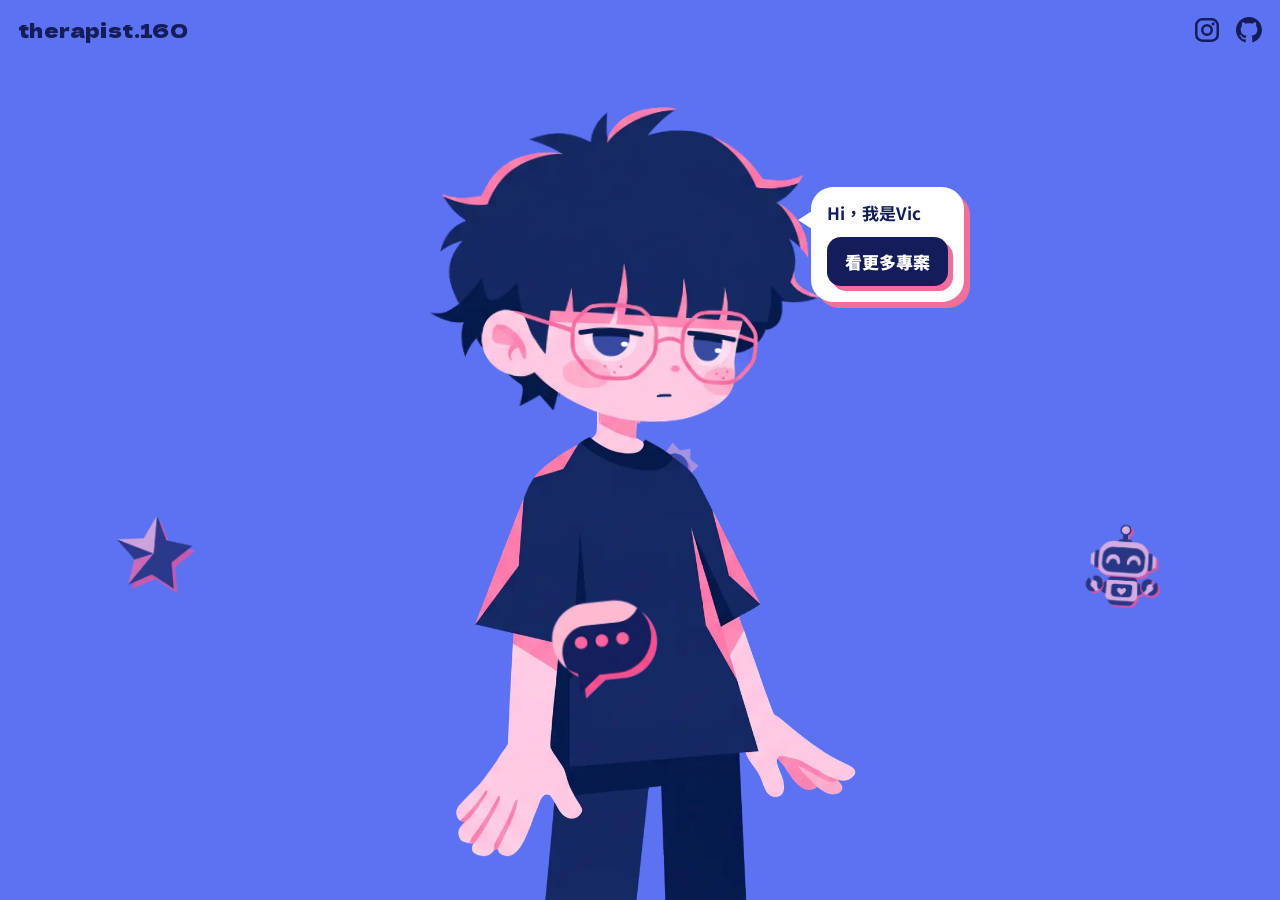
==== commit fb134af7: "therapist.160 2026-10-28" ====
--- a/index.html
+++ b/index.html
@@ -58,6 +58,7 @@
 .gh{display:inline-flex;color:var(--ink);transition:transform .2s var(--spring)}
 .gh svg{width:26px;height:26px}
 .gh:hover{transform:translateX(2px) rotate(2deg)}
+.mastR{display:flex;align-items:center;gap:16px}
 
 /* ---------- 角色 ---------- */
 .rig{position:fixed;z-index:30;left:50%;bottom:0;width:var(--W);height:var(--H);transform-origin:50% 100%;
@@ -224,9 +225,14 @@
 
 <header class="mast">
   <span id="mastL"></span>
+  <span class="mastR">
+  <a class="gh ig" href="https://www.instagram.com/therapist.160/" target="_blank" rel="noopener noreferrer" aria-label="Instagram 零碎作品（開新分頁）">
+    <svg viewBox="0 0 24 24" aria-hidden="true"><rect x="2.1" y="2.1" width="19.8" height="19.8" rx="5.6" fill="none" stroke="currentColor" stroke-width="2.3"/><circle cx="12" cy="12" r="4.4" fill="none" stroke="currentColor" stroke-width="2.3"/><circle cx="17.7" cy="6.3" r="1.45" fill="currentColor"/></svg>
+  </a>
   <a class="gh" href="https://github.com/Vic-Chen-160" target="_blank" rel="noopener noreferrer" aria-label="GitHub（開新分頁）">
     <svg viewBox="0 0 16 16" aria-hidden="true"><path fill="currentColor" d="M8 0C3.58 0 0 3.58 0 8c0 3.54 2.29 6.53 5.47 7.59.4.07.55-.17.55-.38 0-.19-.01-.82-.01-1.49-2.01.37-2.53-.49-2.69-.94-.09-.23-.48-.94-.82-1.13-.28-.15-.68-.52-.01-.53.63-.01 1.08.58 1.23.82.72 1.21 1.87.87 2.33.66.07-.52.28-.87.51-1.07-1.78-.2-3.64-.89-3.64-3.95 0-.87.31-1.59.82-2.15-.08-.2-.36-1.02.08-2.12 0 0 .67-.21 2.2.82.64-.18 1.32-.27 2-.27.68 0 1.36.09 2 .27 1.53-1.04 2.2-.82 2.2-.82.44 1.1.16 1.92.08 2.12.51.56.82 1.27.82 2.15 0 3.07-1.87 3.75-3.65 3.95.29.25.54.73.54 1.48 0 1.07-.01 1.93-.01 2.2 0 .21.15.46.55.38A8.013 8.013 0 0016 8c0-4.42-3.58-8-8-8z"/></svg>
   </a>
+  </span>
 </header>
 
 <div id="icons" aria-hidden="true"></div>
@@ -631,7 +637,7 @@
 }
 
 /* ================= 換畫面（網址 #/、#/works、#/works/{slug}） ================= */
-// 左上角只有文字；右上角、左下角什麼都不放
+// 左上角只有文字；右上角 IG＋GitHub；左下角什麼都不放
 const mastL = $('#mastL');
 const LOGO = `<a class="logo" href="#/">therapist.160</a>`;
 function route(){
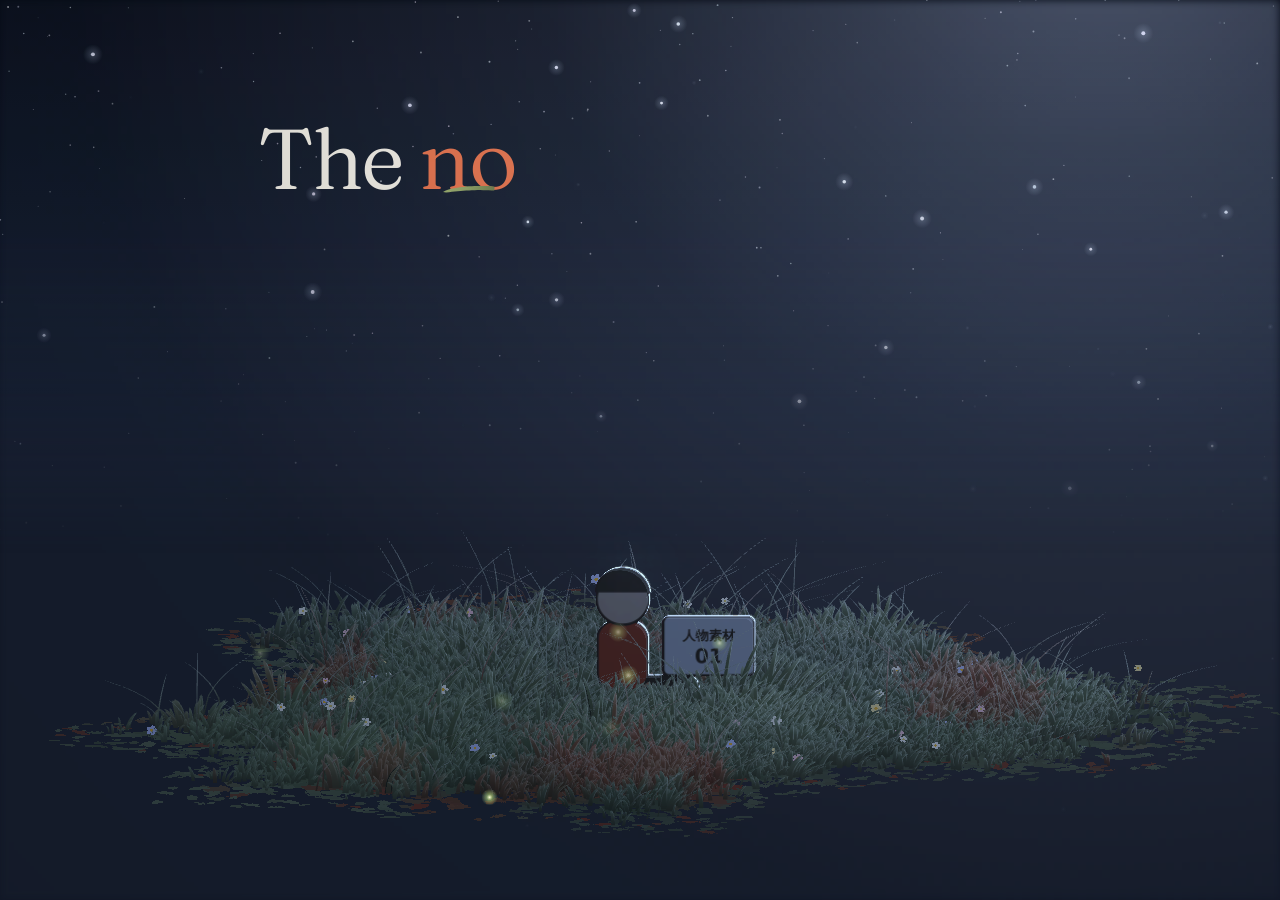
==== commit bc1deba9: "therapist.160 2026-11-03" ====
--- a/index.html
+++ b/index.html
@@ -1,722 +1,32 @@
 <!doctype html>
-<html lang="zh-Hant-TW">
+<html lang="en">
 <head>
-<meta charset="utf-8">
-<meta name="viewport" content="width=device-width, initial-scale=1, viewport-fit=cover">
-<meta name="robots" content="noindex">
-<title>therapist.160</title>
-<link rel="icon" href="assets/icons/favicon.png">
-<link rel="preload" as="image" href="assets/rig/body.webp">
-<link rel="preload" as="image" href="assets/rig/head.webp">
-<link rel="preconnect" href="https://fonts.googleapis.com">
-<link rel="preconnect" href="https://fonts.gstatic.com" crossorigin>
-<!-- 字型：中文只拿 3 種粗細；標題英文字型只下載英文字母和數字（text=），不下載整套日文 -->
-<link rel="stylesheet" href="https://fonts.googleapis.com/css2?family=Noto+Sans+TC:wght@400;700;900&family=JetBrains+Mono:wght@500;700&display=swap">
-<link rel="stylesheet" href="https://fonts.googleapis.com/css2?family=Dela+Gothic+One&display=swap&text=abcdefghijklmnopqrstuvwxyzABCDEFGHIJKLMNOPQRSTUVWXYZ0123456789.-%26">
-<style>
-/* 三個畫面共用同一個角色：
-   首頁   home  角色站在正中間、貼齊畫面下緣（圖只畫到大腿，所以永遠看不到腳）
-   列表   list  角色往下沉、抬頭，上方就是他「看到」的文字作品列表
-   作品頁 work  白紙從下面滑上來；角色縮成右下角只露出頭頂和眼睛
-   動畫時間都在 100–400ms。 */
-:root{
-  --bg:#5D72F1;          /* 與角色圖內鏤空處同色，不能改 */
-  --ink:#141D5A;
-  --ink-2:#1F2A73;
-  --skin:#F9C4D6;
-  --accent:#EE6F9C;
-  --paper:#FFFFFF;
-  --f-display:"Dela Gothic One","Noto Sans TC",system-ui,sans-serif;
-  --f-body:"Noto Sans TC",system-ui,-apple-system,"PingFang TC","Microsoft JhengHei",sans-serif;
-  --f-mono:"JetBrains Mono",ui-monospace,Menlo,monospace;
-  --spring:cubic-bezier(.3,1.35,.5,1);
-  --ease:cubic-bezier(.2,.9,.3,1);
-  /* 角色大小：高度跟著視窗，寬度＝圖的比例 801:1400 */
-  --H:min(90dvh,155vw);
-  --W:calc(var(--H) * .5721);
-  --listShow:.32;         /* 列表時，角色露出畫面的高度（佔 --H 的比例） */
-  color-scheme:light;
-}
-*{box-sizing:border-box}
-html,body{height:100%;margin:0}
-body{background:var(--bg);color:var(--ink);font-family:var(--f-body);font-size:16px;line-height:1.6;overflow:hidden;-webkit-tap-highlight-color:transparent}
-a{color:inherit}
-button{font:inherit;color:inherit}
-img{display:block;max-width:100%}
-:focus-visible{outline:3px solid var(--paper);outline-offset:3px;border-radius:8px}
-body.instant *{transition:none!important;animation:none!important}
-
-/* ---------- 頂部 ---------- */
-.mast{position:fixed;z-index:40;inset:0 0 auto;display:flex;align-items:center;justify-content:space-between;gap:12px;
-  padding:max(14px,env(safe-area-inset-top)) max(18px,env(safe-area-inset-right)) 14px max(18px,env(safe-area-inset-left));
-  pointer-events:none;transition:background .25s,box-shadow .25s}
-.mast>*{pointer-events:auto}
-.logo{display:inline-block;text-decoration:none;font-family:var(--f-display);font-size:20px;letter-spacing:.02em;white-space:nowrap;transition:transform .2s var(--spring)}
-.logo:hover{transform:translateX(-2px) rotate(-2deg)}
-body[data-view=work] .mast{background:var(--paper);box-shadow:0 2px 0 rgba(20,29,90,.08)}
-.logo.back{font-family:var(--f-body);font-weight:900;font-size:17px;letter-spacing:0}
-.gh{display:inline-flex;color:var(--ink);transition:transform .2s var(--spring)}
-.gh svg{width:26px;height:26px}
-.gh:hover{transform:translateX(2px) rotate(2deg)}
-.mastR{display:flex;align-items:center;gap:16px}
-
-/* ---------- 角色 ---------- */
-.rig{position:fixed;z-index:30;left:50%;bottom:0;width:var(--W);height:var(--H);transform-origin:50% 100%;
-  transition:transform .4s var(--spring);will-change:transform}
-body[data-view=home] .rig{transform:translate(calc(var(--W) * -.5),0) scale(1)}
-body[data-view=list] .rig{transform:translate(calc(var(--W) * -.5),calc(var(--H) * (1 - var(--listShow) / .62) * .62)) scale(.62)}
-body[data-view=work] .rig{transform:translate(calc(var(--W) * -.5),calc(var(--H) * 1.05)) scale(.8)}   /* 作品頁：沉到畫面外，最後在藍色收尾區再出來 */
-.hop{position:absolute;inset:0}
-.hop.go{animation:hop .32s var(--spring)}
-@keyframes hop{40%{transform:translateY(-3%)}}
-.breath{position:absolute;inset:0;transform-origin:50% 100%;animation:breath 4.2s ease-in-out infinite}
-@keyframes breath{50%{transform:scaleY(1.01)}}
-.rig img,.rig svg{position:absolute;inset:0;width:100%;height:100%;user-select:none;-webkit-user-drag:none;pointer-events:none}
-.head{position:absolute;inset:0;transform-origin:45.1% 41.9%;will-change:transform}
-/* 短暫的動作圖（揮手、驚訝）：眼睛是畫死的，所以只出現一下就回到會看人的那層 */
-.art{position:absolute;inset:0;transition:opacity .12s}
-.rig[data-pose] .art{opacity:0}
-.rig .pose{position:absolute;inset:auto;bottom:0;left:45.27%;height:98%;width:auto;transform:translateX(calc(var(--hx) * -100%));opacity:0;transition:opacity .12s}
-.rig .pose.on{opacity:1}
-/* 只有頭和身體上半部可以點（圖的透明處不擋滑鼠） */
-.hit{position:absolute;left:8%;right:18%;top:0;height:62%;border-radius:40% 40% 20% 20%;cursor:pointer;background:none;border:0;padding:0}
-body[data-view=list] .hit{height:48%}
-body[data-view=work] .hit{display:none}
-
-/* ---------- 漂浮圖示：首頁繞著角色轉圈（假 3D：轉到前面變大、蓋在角色上；轉到後面變小變淡、躲到角色後面）；
-   列表跟著角色沉到下面，排在頭的兩邊。位置每一格由 placeIcons() 算；放不下（手機、窄視窗）的就藏起來 ----------
-   每個圖示自己 position:fixed（不包在 fixed 容器裡），z-index 才能跟角色比前後 */
-.ico{position:fixed;z-index:5;left:0;top:0;width:var(--s);height:var(--s);pointer-events:none;transition:opacity .2s;will-change:transform}
-.ico.front{z-index:32}
-.ico.off,body[data-view=work] .ico{opacity:0}
-.ico img{width:100%;height:100%;object-fit:contain;opacity:var(--a,1);transform:rotate(var(--r));animation:bob var(--d) ease-in-out infinite;animation-delay:var(--dl)}
-@keyframes bob{50%{transform:translateY(-9%) rotate(calc(var(--r) * -1))}}
-
-/* ---------- 首頁：對話框＋按鈕 ---------- */
-.bubble{position:fixed;z-index:31;left:calc(50% + var(--W) * .37);top:calc(100dvh - var(--H) * .88);max-width:290px;
-  background:var(--paper);color:var(--ink);border-radius:22px;padding:14px 16px 16px;box-shadow:6px 6px 0 var(--accent);
-  transform-origin:0 30%;transition:opacity .2s,transform .3s var(--spring)}
-.bubble::before{content:"";position:absolute;left:-13px;top:24px;border:9px solid transparent;border-right:14px solid var(--paper);border-left:0}
-.bubble p{margin:0 0 12px;font-weight:700;font-size:17px;line-height:1.4;min-height:1.4em}
-.bubble p.pop{animation:pop .3s var(--spring)}
-@keyframes pop{from{transform:scale(.8);opacity:0}}
-body:not([data-view=home]) .bubble{opacity:0;transform:scale(.6);pointer-events:none;visibility:hidden;transition:opacity .15s,transform .15s,visibility 0s .15s}
-.btn{display:inline-flex;align-items:center;gap:10px;border:0;cursor:pointer;text-decoration:none;font-weight:900;font-size:17px;
-  padding:11px 18px;border-radius:14px;background:var(--ink);color:var(--paper);box-shadow:5px 5px 0 var(--accent);transition:transform .15s,box-shadow .15s}
-.btn:hover{transform:translate(-2px,-2px);box-shadow:8px 8px 0 var(--accent)}
-.btn:active{transform:translate(3px,3px);box-shadow:2px 2px 0 var(--accent)}
-
-/* ---------- 列表：角色抬頭看到的東西 ---------- */
-.list{position:fixed;z-index:10;inset:0;overflow-y:auto;overscroll-behavior:contain;
-  padding:calc(88px + env(safe-area-inset-top)) max(16px,env(safe-area-inset-right)) calc(var(--H) * var(--listShow) + 56px) max(16px,env(safe-area-inset-left));
-  -webkit-mask-image:linear-gradient(transparent 56px,#000 96px,#000 calc(100% - var(--H) * var(--listShow) - 70px),transparent calc(100% - var(--H) * var(--listShow) + 6px));
-          mask-image:linear-gradient(transparent 56px,#000 96px,#000 calc(100% - var(--H) * var(--listShow) - 70px),transparent calc(100% - var(--H) * var(--listShow) + 6px));
-  scrollbar-width:thin;scrollbar-color:var(--ink) transparent;transition:opacity .2s,visibility 0s}
-body:not([data-view=list]) .list{opacity:0;visibility:hidden;pointer-events:none;transition:opacity .15s,visibility 0s .15s}
-.list-in{max-width:58rem;margin:0 auto}
-.list h2{margin:0 0 10px 18px;font-family:var(--f-display);font-weight:400;font-size:clamp(30px,4vw,44px);line-height:1.1}
-.rows{list-style:none;margin:0;padding:0}
-.row{display:grid;grid-template-columns:3rem minmax(0,1fr);align-items:baseline;gap:4px 16px;padding:13px 18px;border-radius:18px;
-  text-decoration:none;color:var(--paper);transition:transform .18s var(--spring),box-shadow .18s,background .12s,color .12s}
-.rows li+li{border-top:2px solid rgba(20,29,90,.18)}
-.row .n{font-family:var(--f-mono);font-weight:700;font-size:13px;color:var(--ink)}
-.row .t{font-weight:900;font-size:clamp(21px,2.6vw,34px);line-height:1.2;text-wrap:balance}
-/* 滑鼠才有 hover（手機點完回來不會卡在反白）；手機按下去當下反白 */
-.row:focus-visible,.row:active{background:var(--ink);color:var(--skin);transform:translate(-3px,-3px);box-shadow:6px 6px 0 var(--accent);outline:0}
-.row:focus-visible .n,.row:active .n{color:var(--skin)}
-@media (hover:hover){
-  .row:hover{background:var(--ink);color:var(--skin);transform:translate(-3px,-3px);box-shadow:6px 6px 0 var(--accent)}
-  .row:hover .n{color:var(--skin)}
-}
-body[data-view=list] .rows li{animation:rowIn .26s var(--spring) backwards;animation-delay:calc(min(var(--i),6) * 22ms)}
-body[data-view=list] .list h2{animation:rowIn .26s var(--spring) backwards}
-@keyframes rowIn{from{opacity:0;transform:translateY(-18px)}}
-
-/* ---------- 作品頁：白紙從下面滑上來 ---------- */
-.sheet{position:fixed;z-index:20;inset:0;overflow-y:auto;overscroll-behavior:contain;background:var(--paper);
-  transform:translateY(0);transition:transform .38s var(--ease),visibility 0s}
-body:not([data-view=work]) .sheet{transform:translateY(102%);visibility:hidden;transition:transform .3s var(--ease),visibility 0s .3s}
-.work{max-width:60rem;margin:0 auto;padding:calc(96px + env(safe-area-inset-top)) max(16px,env(safe-area-inset-right)) 64px max(16px,env(safe-area-inset-left));transition:opacity .15s}
-.work.fade,.outro.fade{opacity:0}
-.w-no{font-family:var(--f-mono);font-weight:700;font-size:13px;letter-spacing:.08em;color:var(--accent);margin:0 0 10px}
-.work h1{font-weight:900;font-size:clamp(30px,4.6vw,56px);line-height:1.12;margin:0 0 40px;text-wrap:balance}
-/* 每一格都是一樣大的 16:9 範圍。圖和短片一律「高度＝框高」、寬度照原比例：
-   比 16:9 窄的（4:3、直圖）兩側留空不加底色；比 16:9 寬的左右裁掉。點了看整張 */
-.frame{margin:0 auto 28px;width:min(100%,calc(88dvh * 16 / 9));aspect-ratio:16/9;position:relative;border-radius:12px;overflow:hidden}
-.frame>*{position:absolute;inset:0;width:100%;height:100%}
-.zoom{border:0;padding:0;background:none;cursor:zoom-in}
-.zoom img,.zoom video{position:absolute;top:0;left:50%;height:100%;width:auto;max-width:none;border-radius:12px;
-  transform:translateX(-50%);transition:transform .3s var(--ease)}
-.zoom:hover img,.zoom:hover video{transform:translateX(-50%) scale(1.02)}
-.yt{border:0;padding:0;background:var(--ink);cursor:pointer;border-radius:12px;overflow:hidden}
-.yt img{width:100%;height:100%;object-fit:cover;opacity:.85}
-.yt span{position:absolute;left:50%;top:50%;width:84px;height:84px;margin:-42px 0 0 -42px;border-radius:50%;background:var(--accent);
-  display:grid;place-items:center;color:var(--paper);font-size:30px;box-shadow:5px 5px 0 var(--ink);transition:transform .2s var(--spring)}
-.yt:hover span{transform:scale(1.1)}
-.yt-play{position:absolute;inset:0;width:100%;height:100%;border:0;border-radius:12px;background:#000}   /* 按下播放後換成的播放器，填滿 16:9 框 */
-/* 直式影片（YouTube Shorts）：框一樣是 16:9，裡面放一個置中的 9:16 封面／播放器，兩側留空；手機上框改成直的，影片才不會太小 */
-.frame.tall>*{left:50%;right:auto;width:auto;aspect-ratio:9/16;transform:translateX(-50%)}
-@media (max-width:820px){.frame.tall{width:min(100%,calc(75dvh * 9 / 16));aspect-ratio:9/16}}
-.credits{margin:56px 0 0;background:var(--ink);color:var(--skin);border-radius:22px;padding:22px 24px;box-shadow:8px 8px 0 var(--accent)}
-.credits h2{font-family:var(--f-display);font-weight:400;font-size:24px;margin:0 0 10px;color:var(--paper)}
-.credits ul{list-style:none;margin:0;padding:0;font-family:var(--f-mono);font-size:13.5px;line-height:1.9}
-.credits li{padding-left:1.5em;text-indent:-1.5em;word-break:keep-all;overflow-wrap:anywhere}   /* 中文名字不從中間斷；換行的部分往內縮 */
-/* 收尾區：回到藍色世界，角色比讚出來 */
-.outro{--BH:min(66dvh,580px);position:relative;overflow:hidden;background:var(--bg);min-height:calc(var(--BH) + 24px);
-  padding:64px max(16px,env(safe-area-inset-right)) 56px max(16px,env(safe-area-inset-left));transition:opacity .15s}
-.outro-in{max-width:60rem;margin:0 auto}
-.outro-text{max-width:min(32rem,calc(100% - var(--BH) * .5))}
-.outro .credits{margin:0}
-.buddy{position:absolute;bottom:0;right:max(0px,calc(50% - 30rem - 24px));height:var(--BH);width:calc(var(--BH) * .62);pointer-events:none}
-.buddy-fig{position:absolute;inset:0;transform:translateY(40%);opacity:0;transition:transform .38s var(--spring),opacity .15s}
-.outro.in .buddy-fig{transform:none;opacity:1}
-.buddy-fig img{position:absolute;bottom:0;left:45%;height:100%;width:auto;max-width:none;transform:translateX(calc(var(--hx) * -100%));transition:opacity .12s}
-.buddy-fig .b-wow,.outro.wow .buddy-fig .b-thumb{opacity:0}
-.outro.wow .buddy-fig .b-wow{opacity:1}
-.w-nav{display:grid;grid-template-columns:1fr 1fr;gap:16px;margin-top:32px}
-.w-nav a{display:block;text-decoration:none;padding:16px 18px;border-radius:18px;background:var(--ink);color:var(--paper);box-shadow:5px 5px 0 var(--accent);transition:transform .15s,box-shadow .15s}
-.w-nav a:hover{transform:translate(-2px,-2px);box-shadow:8px 8px 0 var(--accent)}
-.w-nav small{display:block;font-family:var(--f-mono);font-weight:700;font-size:12px;color:var(--skin)}
-.w-nav b{font-weight:900;line-height:1.3}
-.w-nav a.next{text-align:right}
-
-/* 點圖放大 */
-.lb{position:fixed;z-index:60;inset:0;background:rgba(20,29,90,.98);display:grid;grid-template-rows:1fr auto;padding:max(72px,calc(env(safe-area-inset-top) + 60px)) 16px max(16px,env(safe-area-inset-bottom));
-  cursor:zoom-out;opacity:0;visibility:hidden;transition:opacity .18s,visibility 0s .18s}
-.lb.on{opacity:1;visibility:visible;transition:opacity .18s}
-.lb img,.lb video{width:100%;height:100%;object-fit:contain;min-height:0}
-.lb video[hidden],.lb img[hidden]{display:none}
-.lb-bar{display:flex;justify-content:center;align-items:center;gap:18px;padding-top:12px;color:var(--skin);font-family:var(--f-mono);font-weight:700}
-.lb.single .lb-bar{visibility:hidden}
-.lb-bar button{border:0;background:var(--skin);color:var(--ink);width:44px;height:44px;border-radius:50%;cursor:pointer;font-size:18px;font-weight:900}
-/* 右上角關閉鈕（上面留了一條空間，圖不會跑到它底下） */
-.lb-x{position:absolute;top:max(14px,env(safe-area-inset-top));right:max(14px,env(safe-area-inset-right));width:48px;height:48px;border:0;border-radius:50%;
-  background:var(--skin);color:var(--ink);cursor:pointer;display:grid;place-items:center;box-shadow:4px 4px 0 var(--accent);transition:transform .15s,box-shadow .15s}
-.lb-x svg{width:20px;height:20px}
-.lb-x:hover{transform:translate(-2px,-2px) rotate(90deg);box-shadow:6px 6px 0 var(--accent)}
-.lb-x:active{transform:translate(2px,2px);box-shadow:2px 2px 0 var(--accent)}
-
-/* ---------- 手機 ---------- */
-@media (max-width:820px){
-  /* 手機：角色上方永遠留 200px 給左上文字和對話框，矮的螢幕（瀏覽器工具列佔掉高度）也不會被擠出去 */
-  :root{--H:min(100dvh - 200px,155vw)}
-  .bubble{left:50%;top:calc(100dvh - var(--H) - 14px);transform:translate(-50%,-100%);transform-origin:50% 100%;width:max-content;max-width:min(330px,calc(100vw - 32px));text-align:center}
-  .bubble::before{left:50%;top:auto;bottom:-13px;margin-left:-9px;border:9px solid transparent;border-top:14px solid var(--paper);border-bottom:0}
-  body:not([data-view=home]) .bubble{transform:translate(-50%,-100%) scale(.6)}
-  .row{grid-template-columns:minmax(0,1fr);gap:2px;padding:12px 12px}   /* 手機：年份放在標題上面，標題用滿整個寬度 */
-  .row .t{text-wrap:pretty}
-  .list h2{margin-left:12px}
-  .w-nav{grid-template-columns:1fr}
-  .work{padding-bottom:20px}
-  .outro{padding-top:48px}
-  .yt span{width:56px;height:56px;margin:-28px 0 0 -28px;font-size:20px;box-shadow:3px 3px 0 var(--ink)}
-  .credits{padding:18px 18px;box-shadow:6px 6px 0 var(--accent)}
-  .credits ul{font-size:12.5px}
-  .outro{--BH:min(50dvh,420px);padding-bottom:calc(var(--BH) + 24px)}
-  .outro-text{max-width:none}
-  .buddy{right:auto;left:50%;margin-left:calc(var(--BH) * -.31)}
-}
-@media (prefers-reduced-motion:reduce){
-  *,*::before,*::after{animation:none!important;transition-duration:.01ms!important}
-}
-</style>
+  <meta charset="utf-8">
+  <meta name="viewport" content="width=device-width, initial-scale=1">
+  <title>therapist.160</title>
+  <meta name="robots" content="noindex">
+  <script>
+    // 舊版（角色版）的網址 #/works、#/works/{作品代號} 轉到新版的列表、單篇（履歷或別人存的舊連結才不會失效）
+    (function (m) { if (m) location.replace(m[1] ? 'posts/post.html?p=' + m[1] : 'posts/'); })(location.hash.match(/^#\/works(?:\/(.+))?$/));
+  </script>
+  <link rel="icon" href="data:image/svg+xml,%3Csvg xmlns=%22http://www.w3.org/2000/svg%22 viewBox=%220 0 34 34%22%3E%3Cpath fill=%22%2322251e%22 d=%22M16.2 27c-.2-4.8.1-9.2 1-13.4.3-1.3 1.8-1.2 1.8.1-.3 4.6-.4 8.9-.1 13.3zM16.6 26.6c-1.6-3.6-4-6.2-7.6-8.2-1-.6-.4-1.9.7-1.5 3.7 1.5 6.4 4.4 8.2 8.8zM17.4 26.6c1.5-4.4 4.2-7.6 8.4-9.4 1.1-.5 1.7.8.8 1.4-3.6 2.3-6 5.2-7.4 8.8z%22/%3E%3C/svg%3E">
+  <link rel="preconnect" href="https://fonts.googleapis.com">
+  <link rel="preconnect" href="https://fonts.gstatic.com" crossorigin>
+  <link rel="stylesheet" href="https://fonts.googleapis.com/css2?family=Fraunces:opsz,wght,SOFT,WONK@9..144,100..900,0..100,0..1&family=Geist:wght@100..900&display=swap">
+  <link rel="stylesheet" href="assets/css/site.css">
+  <link rel="stylesheet" href="assets/css/home.css">
+  <link rel="stylesheet" href="assets/css/reader.css">
 </head>
-<body data-view="home" class="instant">
-
-<header class="mast">
-  <span id="mastL"></span>
-  <span class="mastR">
-  <a class="gh ig" href="https://www.instagram.com/therapist.160/" target="_blank" rel="noopener noreferrer" aria-label="Instagram 零碎作品（開新分頁）">
-    <svg viewBox="0 0 24 24" aria-hidden="true"><rect x="2.1" y="2.1" width="19.8" height="19.8" rx="5.6" fill="none" stroke="currentColor" stroke-width="2.3"/><circle cx="12" cy="12" r="4.4" fill="none" stroke="currentColor" stroke-width="2.3"/><circle cx="17.7" cy="6.3" r="1.45" fill="currentColor"/></svg>
-  </a>
-  <a class="gh" href="https://github.com/Vic-Chen-160" target="_blank" rel="noopener noreferrer" aria-label="GitHub（開新分頁）">
-    <svg viewBox="0 0 16 16" aria-hidden="true"><path fill="currentColor" d="M8 0C3.58 0 0 3.58 0 8c0 3.54 2.29 6.53 5.47 7.59.4.07.55-.17.55-.38 0-.19-.01-.82-.01-1.49-2.01.37-2.53-.49-2.69-.94-.09-.23-.48-.94-.82-1.13-.28-.15-.68-.52-.01-.53.63-.01 1.08.58 1.23.82.72 1.21 1.87.87 2.33.66.07-.52.28-.87.51-1.07-1.78-.2-3.64-.89-3.64-3.95 0-.87.31-1.59.82-2.15-.08-.2-.36-1.02.08-2.12 0 0 .67-.21 2.2.82.64-.18 1.32-.27 2-.27.68 0 1.36.09 2 .27 1.53-1.04 2.2-.82 2.2-.82.44 1.1.16 1.92.08 2.12.51.56.82 1.27.82 2.15 0 3.07-1.87 3.75-3.65 3.95.29.25.54.73.54 1.48 0 1.07-.01 1.93-.01 2.2 0 .21.15.46.55.38A8.013 8.013 0 0016 8c0-4.42-3.58-8-8-8z"/></svg>
-  </a>
-  </span>
-</header>
-
-<div id="icons" aria-hidden="true"></div>
-
-<!-- 列表：角色抬頭看到的東西 -->
-<nav class="list" id="list" aria-label="作品列表">
-  <div class="list-in">
-    <h2>WORKS</h2>
-    <ol class="rows" id="rows"></ol>
-  </div>
-</nav>
-
-<!-- 作品頁 -->
-<main class="sheet" id="sheet" tabindex="-1"><article class="work" id="work"></article><section class="outro" id="outro"></section></main>
-
-<!-- 角色：身體圖＋頭圖＋程式畫的眼睛 -->
-<div class="rig" id="rig">
-  <div class="hop" id="hop">
-    <div class="breath">
-      <div class="art">
-        <img src="assets/rig/body.webp" alt="">
-        <div class="head" id="head">
-          <img src="assets/rig/head.webp" alt="">
-          <svg id="eyes" viewBox="501 36 1151 2012" preserveAspectRatio="none" aria-hidden="true"></svg>
-        </div>
-      </div>
-      <img class="pose" data-pose="wave" style="--hx:.4154" src="assets/poses/wave.webp" alt="">
-      <img class="pose" data-pose="wow" style="--hx:.4976" data-src="assets/poses/wow.webp" alt="">
-      <!-- 列表：抬頭看上面的作品。也拆成身體＋頭＋程式畫的眼睛，眼睛會跟游標。data-src＝首頁顯示完才載 -->
-      <div class="pose" data-pose="lookup" style="--hx:.476;aspect-ratio:758/1400">
-        <img data-src="assets/rig/lookup-body.webp" alt="">
-        <div class="head" id="headUp" style="transform-origin:47.5% 41.2%">
-          <img data-src="assets/rig/lookup-head.webp" alt="">
-          <svg id="eyesUp" viewBox="129 139 756 1397" preserveAspectRatio="none" aria-hidden="true"></svg>
-        </div>
-      </div>
-    </div>
-    <button class="hit" id="hit" aria-label="戳一下角色"></button>
-  </div>
-</div>
-
-<div class="bubble" id="bubble">
-  <p id="line" role="status" aria-live="polite">Hi，我是Vic</p>
-  <a class="btn" href="#/works" id="cta">看更多專案</a>
-</div>
-
-<div class="lb" id="lb" role="dialog" aria-label="放大檢視">
-  <button class="lb-x" aria-label="關閉"><svg viewBox="0 0 20 20" aria-hidden="true"><path d="M4 4l12 12M16 4L4 16" stroke="currentColor" stroke-width="3" stroke-linecap="round"/></svg></button>
-  <img alt="">
-  <video muted loop playsinline hidden></video>
-  <div class="lb-bar"><button data-go="-1" aria-label="上一張">←</button><span id="lbCount"></span><button data-go="1" aria-label="下一張">→</button></div>
-</div>
-
-<script src="assets/works.js"></script>
-<script>
-(() => {
-const WORKS = window.WORKS || [];
-const $ = s => document.querySelector(s);
-const body = document.body;
-const reduce = matchMedia('(prefers-reduced-motion: reduce)').matches;
-const esc = s => String(s ?? '').replace(/[&<>"']/g, c => ({'&':'&amp;','<':'&lt;','>':'&gt;','"':'&quot;',"'":'&#39;'}[c]));
-const pad = n => String(n).padStart(2, '0');
-
-/* ================= 眼睛（SVG，座標＝原始角色圖的像素） ================= */
-const NS = 'http://www.w3.org/2000/svg';
-const EYES = [   // 眼皮曲線（左端、控制點、右端）、虹膜、反光
-  { lid:[916,641, 990,625, 1066,641], iris:[978,650,46,47], hl:[34,16,9,6.5], k:1 },
-  { lid:[1186,635, 1241,636, 1296,648], iris:[1221,658,36,44], hl:[26,17,8,6], k:.8 },
-];
-const svg = $('#eyes');
-const el = (tag, attrs, parent) => { const e = document.createElementNS(NS, tag); for (const k in attrs) e.setAttribute(k, attrs[k]); parent && parent.appendChild(e); return e; };
-const defs = el('defs', {}, svg);
-EYES.forEach((E, i) => {
-  E.openClip = el('path', {}, el('clipPath', { id:'open'+i }, defs));
-  E.irisClip = el('ellipse', {}, el('clipPath', { id:'iris'+i }, defs));
-  const g = el('g', { 'clip-path':`url(#open${i})` }, svg);
-  E.irisEl = el('ellipse', { fill:'#374AA0' }, g);
-  E.shade = el('path', { fill:'#071A4A' }, el('g', { 'clip-path':`url(#iris${i})` }, g));
-  E.hlEl = el('ellipse', { fill:'#FFFFFF' }, g);
-  E.lidEl = el('path', { fill:'none', stroke:'#0A1C4E', 'stroke-width':12, 'stroke-linecap':'round' }, svg);
-});
-// 列表的抬頭眼：上眼皮是一彎月牙（外弧、內弧），虹膜貼在眼皮下面；虹膜往下＝看你
-const EYES_UP = [
-  { p0:[345,545], p2:[440,527], out:[392,466], inn:[392,494], iris:[403,530,27], hl:[22,-3,6] },
-  { p0:[540,527], p2:[633,545], out:[586,464], inn:[586,492], iris:[576,530,27], hl:[-23,-3,6] },
-];
-const svgUp = $('#eyesUp'), defsUp = el('defs', {}, svgUp);
-EYES_UP.forEach((E, i) => {
-  E.openClip = el('path', {}, el('clipPath', { id:'openU'+i }, defsUp));
-  E.irisClip = el('circle', {}, el('clipPath', { id:'irisU'+i }, defsUp));
-  const g = el('g', { 'clip-path':`url(#openU${i})` }, svgUp);
-  E.irisEl = el('circle', { fill:'#3A4BA6' }, g);
-  E.shade = el('path', { fill:'#0B1B4D' }, el('g', { 'clip-path':`url(#irisU${i})` }, g));
-  E.hlEl = el('circle', { fill:'#FFFFFF' }, g);
-  E.lidEl = el('path', { fill:'#0B1B4D' }, svgUp);
-});
-function drawEyesUp(ux, uy, blink){
-  const B = blink * 30;                                       // 眨眼：眼皮往下蓋
-  EYES_UP.forEach(E => {
-    const [x0,y0] = E.p0, [x2,y2] = E.p2, [ox,oy] = E.out, [nx,ny] = E.inn;
-    const inner = (d) => `M${x0-30},${y0+d} L${x0},${y0+d} Q${nx},${ny+d} ${x2},${y2+d} L${x2+30},${y2+d}`;
-    E.lidEl.setAttribute('d', `M${x0},${y0+B} Q${ox},${oy+B} ${x2},${y2+B} Q${nx},${ny+B} ${x0},${y0+B}Z`);
-    E.openClip.setAttribute('d', `${inner(B)} L${x2+30},640 L${x0-30},640Z`);
-    E.shade.setAttribute('d', `${inner(B)} L${x2+30},${y2+B+10} L${x2},${y2+B+10} Q${nx},${ny+B+10} ${x0},${y0+B+10} L${x0-30},${y0+B+10}Z`);
-    const [ix,iy,r] = E.iris, X = ix + ux * 10, Y = iy + (uy + 1) / 2 * 18;   // uy=-1 往上看（預設），0 看你，1 往下
-    for (const t of [E.irisEl, E.irisClip]) { t.setAttribute('cx', X); t.setAttribute('cy', Y); t.setAttribute('r', r); }
-    const [hx,hy,hr] = E.hl;
-    E.hlEl.setAttribute('cx', X + hx); E.hlEl.setAttribute('cy', Y + hy); E.hlEl.setAttribute('r', hr);
-  });
-}
-const curve = (E, L) => { const [x0,y0,cx,cy,x1,y1] = E.lid; return [x0, y0+L, cx, cy+L, x1, y1+L]; };
-function drawEyes(ex, ey, L){
-  EYES.forEach(E => {
-    const [x0,y0,cx,cy,x1,y1] = curve(E, L);
-    const q = `Q${cx},${cy} ${x1},${y1}`;
-    E.lidEl.setAttribute('d', `M${x0},${y0} ${q}`);
-    E.openClip.setAttribute('d', `M${x0-40},${y0} L${x0},${y0} ${q} L${x1+40},${y1} L${x1+40},780 L${x0-40},780Z`);
-    E.shade.setAttribute('d', `M${x0-40},${y0} L${x0},${y0} ${q} L${x1+40},${y1} L${x1+40},${y1+15} L${x1},${y1+15} Q${cx},${cy+15} ${x0},${y0+15} L${x0-40},${y0+15}Z`);
-    const [ix,iy,rx,ry] = E.iris, X = ix + ex * E.k, Y = iy + ey;
-    for (const t of [E.irisEl, E.irisClip]) { t.setAttribute('cx', X); t.setAttribute('cy', Y); t.setAttribute('rx', rx); t.setAttribute('ry', ry); }
-    const [hx,hy,hrx,hry] = E.hl;
-    E.hlEl.setAttribute('cx', X + hx); E.hlEl.setAttribute('cy', Y + hy); E.hlEl.setAttribute('rx', hrx); E.hlEl.setAttribute('ry', hry);
-  });
-}
-
-/* ================= 角色動作：看游標、眨眼、抬頭 ================= */
-const rig = $('#rig'), head = $('#head'), headUp = $('#headUp');
-const S = { ex:0, ey:0, ux:0, uy:0, look:0, wide:0, hr:0, hx:0 };      // 目前值（平滑追上目標）
-const T = { ex:0, ey:0, ux:0, uy:0, look:0, wide:0, hr:0, hx:0 };      // 目標值
-let rigH = 0, pointer = null, lastMove = -1e9, blinkAt = performance.now() + 1800, blinkT = -1, glanceUntil = 0, glance = null;
-
-let usingKeys = false;
-addEventListener('keydown', () => usingKeys = true, true);
-addEventListener('pointerdown', () => usingKeys = false, true);
-addEventListener('pointermove', e => { pointer = { x:e.clientX, y:e.clientY }; lastMove = performance.now(); }, { passive:true });
-addEventListener('pointerdown', e => { pointer = { x:e.clientX, y:e.clientY }; lastMove = performance.now(); }, { passive:true });
-document.addEventListener('pointerleave', () => { lastMove = -1e9; });
-
-function aim(now){
-  const view = body.dataset.view;
-  const r = rig.getBoundingClientRect(); rigH = rig.offsetHeight;   // 先讀版面、後面才寫樣式
-  const eyeX = r.left + r.width * .52, eyeY = r.top + r.height * .307;
-  let ux = 0, uy = 0;
-  const active = pointer && now - lastMove < 3500;
-  if (active) {
-    const dx = pointer.x - eyeX, dy = pointer.y - eyeY, d = Math.hypot(dx, dy) || 1;
-    const f = Math.min(1, d / Math.max(160, r.height * .45));   // 游標在臉上 → 盯著你看（眼睛回正中間）
-    ux = dx / d * f; uy = dy / d * f;
-  } else if (view === 'home') {
-    // 沒在動：大多時間直視瀏覽者，偶爾瞄一下按鈕
-    if (now > glanceUntil + 2600 + Math.random() * 3000) { glance = Math.random() < .5 ? [.9,.15] : [-.6,.25]; glanceUntil = now + 700; }
-    if (glance && now < glanceUntil) [ux, uy] = glance;
-  } else if (view === 'list') { uy = -1; }                   // 抬頭看列表
-  else { ux = -.7; uy = -.7; }                               // 作品頁：往左上看內容
-  T.ux = ux; T.uy = uy;
-  T.ex = ux * 16; T.ey = uy < 0 ? uy * 17 : uy * 8;
-  T.hr = ux * 2.4; T.hx = ux * .008 * r.width;
-  T.look = view === 'list' ? 1 : view === 'work' ? .5 : 0;
-}
-
-let prev = performance.now();
-function frame(now){
-  const dt = Math.min(64, now - prev); prev = now;
-  aim(now);
-  const k = t => 1 - Math.exp(-dt / t);
-  S.ex += (T.ex - S.ex) * k(55); S.ey += (T.ey - S.ey) * k(55);
-  S.ux += (T.ux - S.ux) * k(55); S.uy += (T.uy - S.uy) * k(55);
-  S.hr += (T.hr - S.hr) * k(110); S.hx += (T.hx - S.hx) * k(110);
-  S.look += (T.look - S.look) * k(90); S.wide += (T.wide - S.wide) * k(60);
-  // 眨眼：60ms 闔上、100ms 張開；偶爾連眨兩下
-  let blink = 0;
-  if (blinkT < 0 && now > blinkAt) blinkT = now;
-  if (blinkT >= 0) {
-    const t = (now - blinkT) / 160;
-    blink = t < .375 ? t / .375 : Math.max(0, 1 - (t - .375) / .625);
-    if (t >= 1) { blinkT = -1; blinkAt = now + (Math.random() < .15 ? 180 : 2200 + Math.random() * 3800); }
-  }
-  const L = -20 * S.look - 12 * S.wide + 64 * blink;          // 眼皮位置：負＝睜大，正＝闔上
-  drawEyes(S.ex, S.ey - 4 * S.look, L);
-  const h = rigH;
-  head.style.transform = `translate(${S.hx.toFixed(2)}px,${(-.022 * h * S.look).toFixed(2)}px) rotate(${(S.hr - 3 * S.look).toFixed(2)}deg)`;
-  if (rig.dataset.pose === 'lookup') {                        // 列表：抬頭的那張也跟著看、跟著轉頭、會眨眼
-    drawEyesUp(S.ux, S.uy, blink);
-    headUp.style.transform = `translate(${S.hx.toFixed(2)}px,0) rotate(${S.hr.toFixed(2)}deg)`;
-  }
-  placeIcons(now, dt);
-  requestAnimationFrame(frame);
-}
-drawEyes(0, 0, 0); drawEyesUp(0, -1, 0);
-requestAnimationFrame(frame);
-
-/* ================= 對話框 ================= */
-const line = $('#line');
-const LINES = {
-  hello: 'Hi，我是Vic',
-  idle: ['ㄅ級分的靈感','好累Zzz','點擊按鈕看專案吧'],
-  poke: ['是點按鈕，不是點我～','眼鏡要歪了～'],
-  cta: '沒錯，點下去',
-};
-let lastLine = LINES.hello, idleTimer;
-const pick = a => { const c = a.filter(x => x !== lastLine); return c[Math.floor(Math.random() * c.length)]; };
-function say(t){ if (t === lastLine) return; lastLine = t; line.textContent = t; line.classList.remove('pop'); void line.offsetWidth; line.classList.add('pop'); }
-function idleLoop(){ clearInterval(idleTimer); idleTimer = setInterval(() => { if (body.dataset.view === 'home') say(pick(LINES.idle)); }, 9000); }
-idleLoop();
-
-const LIST_POSE = 'lookup';
-const poses = [...rig.querySelectorAll('.pose')];
-const basePose_ = v => v === 'list' ? LIST_POSE : null;   // 列表一直是抬頭；其他畫面是會看人的那層
-const basePose = () => basePose_(body.dataset.view);
-let poseTimer, wanted = null;
-const imgsOf = p => p.tagName === 'IMG' ? [p] : [...p.querySelectorAll('img')];
-const ensureSrc = i => { if (i.dataset.src && !i.getAttribute('src')) i.src = i.dataset.src; };
-function setPose(name, ms){       // 只有圖載好了才換，不然會一瞬間整個人不見；載好後再補上
-  clearTimeout(poseTimer); wanted = name;
-  const im = name && poses.find(p => p.dataset.pose === name);
-  const imgs = im ? imgsOf(im) : [];
-  imgs.forEach(ensureSrc);
-  const ok = im && imgs.every(i => i.complete && i.naturalWidth);
-  if (im && !ok) imgs.forEach(i => i.addEventListener('load', () => { if (wanted === name) setPose(name, ms); }, { once:true }));
-  if (ok) rig.dataset.pose = name; else delete rig.dataset.pose;
-  poses.forEach(p => p.classList.toggle('on', ok && p === im));
-  if (ok && ms) poseTimer = setTimeout(() => setPose(basePose()), ms);
-}
-let wideTimer;
-function surprise(ms){ T.wide = 1; clearTimeout(wideTimer); wideTimer = setTimeout(() => T.wide = 0, ms); }
-const hop = $('#hop');
-$('#hit').addEventListener('click', () => {
-  hop.classList.remove('go'); void hop.offsetWidth; hop.classList.add('go');
-  surprise(700);
-  if (body.dataset.view === 'home') { say(pick(LINES.poke)); idleLoop(); setPose('wow', 1100); }
-  else location.hash = body.dataset.view === 'work' ? '#/works' : '#/';
-});
-const cta = $('#cta');
-cta.addEventListener('pointerenter', () => { surprise(99999); say(LINES.cta); });
-cta.addEventListener('pointerleave', () => { T.wide = 0; });
-cta.addEventListener('focus', () => surprise(800));
-
-/* ================= 列表 ================= */
-const list = $('#list'), rows = $('#rows');
-rows.innerHTML = WORKS.map((w, i) => `
-  <li style="--i:${i}"><a class="row" href="#/works/${esc(w.slug)}" data-i="${i}">
-    <span class="n">${esc(w.year || '')}</span>
-    <span class="t">${esc(w.title)}</span>
-  </a></li>`).join('');
-
-/* ================= 作品頁 ================= */
-const sheet = $('#sheet'), work = $('#work');
-let current = -1, gallery = [];
-function block(b){
-  if (b.type === 'images') return b.items.map(src => { const n = gallery.push({ src }) - 1; return `<figure class="frame"><button class="zoom" data-z="${n}" aria-label="放大第 ${n + 1} 張"><img src="${esc(src)}" alt="" loading="lazy"></button></figure>`; }).join('');
-  if (b.type === 'youtube') {
-    // 沒給封面就用 YouTube 自己的縮圖：先放 640 寬的（一定有），有 1280 寬的高畫質版再換上去
-    const img = b.poster ? `<img src="${esc(b.poster)}" alt="" loading="lazy">`
-      : `<img src="https://i.ytimg.com/vi/${esc(b.id)}/sddefault.jpg" data-hd="https://i.ytimg.com/vi/${esc(b.id)}/maxresdefault.jpg" alt="" loading="lazy">`;
-    return `<figure class="frame${b.orientation === 'portrait' ? ' tall' : ''}"><button class="yt" data-yt="${esc(b.id)}" aria-label="播放影片">${img}<span>▶</span></button></figure>`;
-  }
-  if (b.type === 'video') { const n = gallery.push({ src:b.src, video:true }) - 1; return `<figure class="frame"><button class="zoom" data-z="${n}" aria-label="放大看整段短片"><video src="${esc(b.src)}" muted loop playsinline preload="metadata"></video></button></figure>`; }
-  return '';
-}
-function renderWork(i){
-  const w = WORKS[i]; gallery = [];
-  const credits = [w.client && `Client : ${w.client}`, w.agency && `Agency : ${w.agency}`].filter(Boolean);   // Credits 只列 Client、Agency（Vic 2026-10-17）
-  const p = WORKS[(i - 1 + WORKS.length) % WORKS.length], n = WORKS[(i + 1) % WORKS.length];
-  work.innerHTML = `
-    <p class="w-no">${esc(w.year || '')}</p>
-    <h1>${esc(w.title)}</h1>
-    ${(w.blocks || []).map(block).join('')}
-    `;
-  outro.classList.remove('in', 'wow');
-  outro.innerHTML = `
-    <div class="outro-in"><div class="outro-text">
-      ${credits.length ? `<section class="credits"><h2>Credits</h2><ul>${credits.map(c => `<li>${esc(c)}</li>`).join('')}</ul></section>` : ''}
-      ${WORKS.length > 1 ? `<nav class="w-nav">
-        <a href="#/works/${esc(p.slug)}"><small>← 上一件</small><b>${esc(p.title)}</b></a>
-        <a class="next" href="#/works/${esc(n.slug)}"><small>下一件 →</small><b>${esc(n.title)}</b></a>
-      </nav>` : ''}
-    </div></div>
-    <div class="buddy" aria-hidden="true">
-      <div class="buddy-fig">
-        <img class="b-thumb" style="--hx:.4489" src="assets/poses/thumb.webp" alt="" loading="lazy">
-        <img class="b-wow" style="--hx:.4976" src="assets/poses/wow.webp" alt="" loading="lazy">
-      </div>
-    </div>`;
-  work.querySelectorAll('video').forEach(v => vio.observe(v));
-  work.querySelectorAll('img[data-hd]').forEach(img => {   // 高畫質縮圖不存在時 YouTube 會回一張 120 寬的灰圖，不換
-    const t = new Image(); t.onload = () => { if (t.naturalWidth >= 1280) img.src = t.src; }; t.src = img.dataset.hd;
-  });
-  document.title = `${w.title} — therapist.160`;
-}
-const outro = $('#outro');
-// 捲到最後的藍色區：角色比讚冒出來；滑到「下一件」他會驚訝
-new IntersectionObserver(([e]) => outro.classList.toggle('in', e.isIntersecting), { root:sheet, threshold:.35 }).observe(outro);
-outro.addEventListener('pointerover', e => outro.classList.toggle('wow', !!e.target.closest('.next')));
-outro.addEventListener('pointerleave', () => outro.classList.remove('wow'));
-const vio = new IntersectionObserver(es => es.forEach(e => e.isIntersecting ? e.target.play().catch(() => {}) : e.target.pause()), { root:sheet, threshold:.4 });
-work.addEventListener('click', e => {
-  const yt = e.target.closest('.yt');
-  if (yt) {   // 整顆封面按鈕換成播放器（播放器不能放在按鈕裡面）
-    const f = document.createElement('iframe');
-    f.className = 'yt-play'; f.title = '影片'; f.allowFullscreen = true;
-    f.allow = 'autoplay; encrypted-media; picture-in-picture; fullscreen';
-    f.src = `https://www.youtube-nocookie.com/embed/${encodeURIComponent(yt.dataset.yt)}?autoplay=1&rel=0&playsinline=1`;
-    yt.replaceWith(f); f.focus(); return;
-  }
-  const z = e.target.closest('.zoom'); if (z) openLb(+z.dataset.z);
-});
-
-/* 點圖放大 */
-const lb = $('#lb'), lbImg = lb.querySelector('img'), lbVid = lb.querySelector('video'), lbCount = $('#lbCount');
-let lbAt = 0, lbBack = null;
-const lbClose = lb.querySelector('.lb-x');
-function openLb(i){
-  lbAt = (i + gallery.length) % gallery.length;
-  const g = gallery[lbAt];
-  lbImg.hidden = !!g.video; lbVid.hidden = !g.video;
-  if (g.video) { lbVid.src = g.src; lbVid.play().catch(() => {}); } else { lbVid.pause(); lbImg.src = g.src; }
-  lbCount.textContent = `${pad(lbAt + 1)} / ${pad(gallery.length)}`;
-  lb.classList.toggle('single', gallery.length < 2);   // 只有一張：不顯示 ← 01 / 01 →
-  if (!lb.classList.contains('on')) { lbBack = document.activeElement; lb.classList.add('on'); lbClose.focus({ preventScroll:true }); }   // 打開時焦點放在關閉鈕
-}
-const closeLb = () => {
-  if (!lb.classList.contains('on')) return;
-  lb.classList.remove('on'); lbVid.pause();
-  if (lbBack && lbBack.focus) lbBack.focus({ preventScroll:true });   // 關掉後回到剛剛點的那張
-};
-// 手機：放大檢視裡左右滑換張
-let lbX = null;
-lb.addEventListener('touchstart', e => { lbX = e.touches[0].clientX; }, { passive:true });
-lb.addEventListener('touchend', e => {
-  if (lbX === null) return;
-  const d = e.changedTouches[0].clientX - lbX; lbX = null;
-  if (Math.abs(d) > 50) { lb.dataset.swiped = '1'; openLb(lbAt + (d < 0 ? 1 : -1)); }
-}, { passive:true });
-lb.addEventListener('click', e => { if (lb.dataset.swiped) { delete lb.dataset.swiped; return; } const b = e.target.closest('[data-go]'); if (b) { e.stopPropagation(); openLb(lbAt + +b.dataset.go); } else closeLb(); });
-
-/* ================= 漂浮圖示 ================= */
-// 列表：[左0／右1, u, v]，u＝離角色多遠（0 貼著角色、1 貼著畫面邊），v＝高度（0 上、1 下）
-const SLOTS = [[0,.6,.25],[0,.12,.7],[1,.55,.22],[1,.15,.68]];
-const ORBIT_MS = 15000;                                      // 首頁繞一圈的時間
-const icons = $('#icons');
-const ICO = ['chat','star','bulb','robot'].map((n, i) => {
-  const d = document.createElement('div'); d.className = 'ico';
-  d.style.cssText = `--r:${[-6,5,-4,4][i]}deg;--d:${4.2 + i * .45}s;--dl:${-i * .9}s`;
-  d.innerHTML = `<img src="assets/icons/${n}.webp" alt="" decoding="async">`;
-  icons.appendChild(d);
-  return { el:d, x:0, y:0, k:1, lx:0, ly:0 };
-});
-const bubble = $('#bubble');
-let orb = null, icoS = 0, snap = true;
-function layoutIcons(){                                      // 視窗大小或畫面變了才算一次
-  const v = body.dataset.view; if (v === 'work') return;
-  const H = rig.offsetHeight, W = rig.offsetWidth, cx = innerWidth / 2;
-  const clamp = (lo, x, hi) => Math.min(hi, Math.max(lo, x));
-  const pad = innerWidth < 600 ? 8 : 24;                      // 離畫面邊緣多遠（手機貼近一點）
-  if (v === 'home') {
-    // 大小同時看高度和寬度：手機上角色幾乎佔滿寬度，圖示要小一點才繞得過去
-    icoS = clamp(40, Math.min(H * .1, innerWidth * .12), 110);
-    const rx = Math.min(W * 1.05, cx - icoS * .7 - pad);       // 繞到左右兩邊時不能超出畫面
-    const ry = H * .11;
-    let cy = innerHeight - H * .42;
-    // 矮的視窗（手機橫放）：對話框比較低，繞到後面的圖示會撞到它 → 整圈往下移，但不超出畫面底
-    if (!matchMedia('(max-width:820px)').matches) {
-      const bubbleBottom = bubble.offsetTop + bubble.offsetHeight;   // 電腦版對話框在角色右上，offsetTop 就是它的上緣
-      cy = Math.min(Math.max(cy, bubbleBottom + 8 + ry + icoS * .4), innerHeight - ry - icoS * .7);
-    }
-    orb = rx < icoS ? null : { cx, cy, rx, ry };
-    ICO.forEach(I => I.el.classList.toggle('off', !orb));
-  } else {
-    const band = H * parseFloat(getComputedStyle(body).getPropertyValue('--listShow'));
-    icoS = clamp(34, Math.min(band * .4, innerWidth * .11), 100);
-    const half = W * .25, gap = icoS * .3;                  // half＝列表時頭（含頭髮）寬度的一半
-    const top = innerHeight - band + 8, bot = innerHeight - icoS - 12;
-    const room = cx - half - gap - pad;                       // 頭到畫面邊緣的距離
-    const zone = Math.max(0, room - icoS);                    // 單邊可以放圖示的寬度（0＝排成一直排）
-    SLOTS.forEach(([side, u, y], i) => {
-      const I = ICO[i];
-      I.lx = side ? cx + half + gap + u * zone : cx - half - gap - icoS - u * zone;
-      I.ly = top + y * (bot - top);
-      I.el.classList.toggle('off', room < icoS);
-    });
-  }
-  ICO.forEach(I => I.el.style.setProperty('--s', icoS + 'px'));
-}
-addEventListener('resize', layoutIcons);
-function placeIcons(now, dt){                                // 每一格：算目標位置，換畫面時平滑地飛過去
-  const v = body.dataset.view; if (v === 'work') return;
-  const k = snap ? 1 : 1 - Math.exp(-dt / 110);
-  ICO.forEach((I, i) => {
-    let tx, ty, tk = 1, a = 1, front = false;
-    if (v === 'home' && orb) {
-      const t = (reduce ? 0 : now / ORBIT_MS * Math.PI * 2) + i * Math.PI * 2 / ICO.length + .5;
-      const z = Math.sin(t);                                  // 1＝最前面，-1＝最後面
-      tx = orb.cx + Math.cos(t) * orb.rx - icoS / 2; ty = orb.cy + z * orb.ry - icoS / 2;
-      tk = 1 + .3 * z; a = .72 + .28 * z; front = z > 0;
-    } else { tx = I.lx; ty = I.ly; }
-    I.x += (tx - I.x) * k; I.y += (ty - I.y) * k; I.k += (tk - I.k) * k;
-    I.el.classList.toggle('front', front);
-    I.el.style.setProperty('--a', a.toFixed(2));
-    I.el.style.transform = `translate(${I.x.toFixed(1)}px,${I.y.toFixed(1)}px) scale(${I.k.toFixed(3)})`;
-  });
-  snap = false;
-}
-
-/* ================= 換畫面（網址 #/、#/works、#/works/{slug}） ================= */
-// 左上角只有文字；右上角 IG＋GitHub；左下角什麼都不放
-const mastL = $('#mastL');
-const LOGO = `<a class="logo" href="#/">therapist.160</a>`;
-function route(){
-  const m = location.hash.match(/^#\/works\/(.+)$/);
-  const i = m ? WORKS.findIndex(w => w.slug === decodeURIComponent(m[1])) : -1;
-  const view = i >= 0 ? 'work' : location.hash.startsWith('#/works') ? 'list' : 'home';
-  const was = body.dataset.view;
-  closeLb();
-  if (view === 'work') {
-    if (was === 'work' && i !== current) {          // 上一件／下一件：內容淡出淡入
-      work.classList.add('fade'); outro.classList.add('fade');
-      setTimeout(() => { renderWork(i); sheet.scrollTop = 0; work.classList.remove('fade'); outro.classList.remove('fade'); }, 150);
-    } else if (i !== current || was !== 'work') { renderWork(i); sheet.scrollTop = 0; }
-    current = i;
-    mastL.innerHTML = `<a class="logo back" href="#/works">← 作品列表</a>`;
-    sheet.focus({ preventScroll:true });
-  } else {
-    work.querySelectorAll('video').forEach(v => v.pause());
-    if (work.querySelector('.yt-play')) renderWork(current);   // 離開作品頁：正在播的 YouTube 收掉（換回封面），不然會在背景繼續出聲
-    document.title = 'therapist.160';
-    mastL.innerHTML = LOGO;
-    if (view === 'list' && was === 'home') list.scrollTop = 0;
-    if (view === 'list' && was === 'work' && current >= 0) setTimeout(() => {   // 回到剛剛看的那件；用鍵盤的人才把焦點放上去（手機點的不反白）
-      const r = rows.querySelectorAll('.row')[current]; if (!r) return;
-      // 捲到看得見的那一段正中間（下面被角色和淡出遮住的地方不算）
-      const bottom = innerHeight - rig.offsetHeight * parseFloat(getComputedStyle(body).getPropertyValue('--listShow')) - 70;
-      const box = r.getBoundingClientRect();
-      list.scrollTop += box.top - ((96 + bottom) / 2 - box.height / 2);
-      if (usingKeys) r.focus({ preventScroll:true });
-    }, 60);
-    if (view === 'home') { say(LINES.hello); idleLoop(); T.wide = 0; if (was && was !== 'home') setPose('wave', 1300); }   // 手機點按鈕不會觸發「滑出」，回首頁時把睜大的眼睛收回來
-    else setPose(basePose_(view));
-  }
-  body.dataset.view = view;
-  layoutIcons();
-}
-addEventListener('hashchange', route);
-route();
-requestAnimationFrame(() => requestAnimationFrame(() => body.classList.remove('instant')));
-// 一打開：揮手打招呼
-const waveImg = rig.querySelector('.pose[data-pose=wave]');
-waveImg.decode().then(() => { if (body.dataset.view === 'home') setPose('wave', 1800); }).catch(() => {});
-// 首頁先顯示，其他動作圖等瀏覽器有空再載（點太快的話 setPose 會當場補載）
-addEventListener('load', () => setTimeout(() => poses.forEach(p => imgsOf(p).forEach(ensureSrc)), 800));
-
-/* 鍵盤、滾輪、滑動 */
-addEventListener('keydown', e => {
-  const v = body.dataset.view;
-  if (lb.classList.contains('on')) {
-    if (e.key === 'Escape') closeLb(); else if (e.key === 'ArrowLeft') openLb(lbAt - 1); else if (e.key === 'ArrowRight') openLb(lbAt + 1);
-    return;
-  }
-  if (v === 'home' && ['ArrowUp','ArrowDown','Enter'].includes(e.key) && !e.target.closest('a,button')) { e.preventDefault(); location.hash = '#/works'; }
-  else if (v === 'list' && e.key === 'Escape') location.hash = '#/';
-  else if (v === 'work') {
-    if (e.key === 'Escape') location.hash = '#/works';
-    else if (WORKS.length < 2) return;   // 只有一件作品：沒有上一件／下一件
-    else if (e.key === 'ArrowLeft') location.hash = '#/works/' + WORKS[(current - 1 + WORKS.length) % WORKS.length].slug;
-    else if (e.key === 'ArrowRight') location.hash = '#/works/' + WORKS[(current + 1) % WORKS.length].slug;
-  }
-});
-let wheelSum = 0, wheelTimer;
-addEventListener('wheel', e => {
-  const v = body.dataset.view;
-  if (v === 'home' || (v === 'list' && list.scrollTop <= 0 && e.deltaY < 0)) {
-    wheelSum += e.deltaY; clearTimeout(wheelTimer); wheelTimer = setTimeout(() => wheelSum = 0, 200);
-    if (v === 'home' && wheelSum > 40) { wheelSum = 0; location.hash = '#/works'; }
-    if (v === 'list' && wheelSum < -160) { wheelSum = 0; location.hash = '#/'; }
-  }
-}, { passive:true });
-let touchY = null, touchTop = 0;
-addEventListener('touchstart', e => { touchY = e.touches[0].clientY; touchTop = list.scrollTop; }, { passive:true });
-addEventListener('touchend', e => {
-  if (touchY === null) return;
-  const d = touchY - e.changedTouches[0].clientY, v = body.dataset.view; touchY = null;
-  if (v === 'home' && d > 50) location.hash = '#/works';
-  else if (v === 'list' && touchTop <= 0 && d < -90) location.hash = '#/';
-}, { passive:true });
-})();
-</script>
+<!-- 首頁、作品列表、單篇共用同一個畫面（換頁不重新載入，草地一直在），三個 html 檔內容一樣，只差 data-base 和路徑。 -->
+<body data-base="">
+  <script src="assets/js/content.js"></script>
+  <script src="assets/js/works.js"></script>
+  <script src="assets/js/site.js"></script>
+  <script src="assets/js/field.js"></script>
+  <script src="assets/js/home.js"></script>
+  <script src="assets/js/reader.js"></script>
+  <script src="assets/js/app.js"></script>
+  <script src="assets/js/drift.js"></script>
+  <script src="assets/js/sunlight.js"></script>
 </body>
 </html>
--- a/assets/css/site.css
+++ b/assets/css/site.css
@@ -0,0 +1,162 @@
+/* ---------- 顏色 ---------- */
+:root {
+  --paper: #faf8f2; --ink: #22251e; --ink-2: #4c5243; --ink-3: #6a7060;
+  --line: #ddd9cb; --line-soft: #eae7dc; --red: #b8431f;
+  --primary: lab(6.16 -0.44 3.18); --primary-hover: lab(20 -0.5 3);
+  --on-primary: #f9f8f3;
+
+  /* 英文和數字用 Fraunces；中文用思源宋體（Noto Serif TC，列表和單篇頁才載入，只下載作品標題用到的字，見 reader.js） */
+  --serif: 'Fraunces', 'Noto Serif TC', Georgia, 'Times New Roman', 'Songti TC', serif;
+  --sans: 'Geist', ui-sans-serif, system-ui, -apple-system, 'PingFang TC', 'Microsoft JhengHei', sans-serif;
+  --mono: ui-monospace, 'SF Mono', Menlo, monospace;
+
+  --ease-out: cubic-bezier(.16, 1, .3, 1);
+  --ease-decel: cubic-bezier(0, 0, .2, 1);
+  --ease-accel: cubic-bezier(.4, 0, 1, 1);
+  --ease-settle: cubic-bezier(.22, 1, .36, 1);
+  --ease-swap: cubic-bezier(.65, 0, .35, 1);
+  --radius: .375rem;
+  --gutter: clamp(1.5rem, 4.5vw, 4rem);
+  --mast-pad: clamp(1.1rem, 2.4vw, 1.9rem);
+  --mast-clear: calc(var(--mast-pad) * 2 + 2.25rem);   /* 頁首佔掉的高度 */
+}
+
+/* ---------- 基本 ---------- */
+*, *::before, *::after { box-sizing: border-box; }
+html, body { margin: 0; height: 100%; }
+html { -webkit-text-size-adjust: 100%; text-size-adjust: 100%; }   /* iPhone 橫放時不要自動把字放大 */
+body {
+  background: var(--paper);
+  color: var(--ink);
+  font-family: var(--sans);
+  font-size: 1rem;
+  line-height: 1.5;
+  letter-spacing: -0.015em;
+  -webkit-font-smoothing: antialiased;
+  overflow: hidden;
+}
+a { color: inherit; text-decoration: none; }
+button { font: inherit; color: inherit; background: none; border: 0; padding: 0; cursor: pointer; }
+h1, h2, h3, p { margin: 0; font-weight: 400; }
+svg { display: block; }
+.sr { position: absolute; width: 1px; height: 1px; overflow: hidden; clip: rect(0 0 0 0); white-space: nowrap; }
+
+/* ---------- 按鈕 ---------- */
+.btn {
+  position: relative; isolation: isolate;
+  display: inline-flex; align-items: center; justify-content: center;
+  height: 3em; padding: 0 1.125em; border-radius: var(--radius);
+  font-size: .75rem; font-weight: 500; letter-spacing: -0.015em; white-space: nowrap;
+  color: var(--ink);
+}
+.btn::before {
+  content: ''; position: absolute; inset: 0; z-index: -1; border-radius: inherit;
+  transition: inset .15s var(--ease-out), background-color .15s var(--ease-out);
+}
+.btn:hover::before { background: color-mix(in srgb, var(--ink) 7%, transparent); }
+.btn:active::before { inset: 1px; background: color-mix(in srgb, var(--ink) 11%, transparent); }
+.btn--icon { width: 3em; padding: 0; }
+.btn--ring::before { box-shadow: inset 0 0 0 1px color-mix(in srgb, var(--ink) 26%, transparent); }
+.btn svg { width: 1.15em; height: 1.15em; }
+.btn .in { font-weight: 700; font-size: 1.05em; letter-spacing: 0; }
+
+/* 圖示換位動畫（hover 時舊的滑出、新的滑入） */
+.swap { position: relative; display: grid; overflow: hidden; }
+.swap > i { grid-area: 1 / 1; display: flex; align-items: center; justify-content: center; font-style: normal;
+  transition: transform .3s var(--ease-swap); }
+.swap > i + i { transform: translateX(-140%); }
+.swap-host:hover .swap > i:first-child { transform: translateX(140%); }
+.swap-host:hover .swap > i + i { transform: none; }
+
+/* 兩段式按鈕：hover 時中間裂開、右半邊變圓 */
+.seam {
+  position: relative; isolation: isolate;
+  display: inline-flex; align-items: stretch; height: 3em;
+  border-radius: var(--radius); font-weight: 500; letter-spacing: -0.015em; white-space: nowrap;
+  --bg: var(--primary); --bg-hover: var(--primary-hover); color: var(--on-primary);
+  --gap: 0px;
+}
+.seam:hover { --gap: .3em; }
+.seam__bg { position: absolute; inset: 0; z-index: -1; display: flex; }
+.seam__bg > span { background: var(--bg); transition: margin .3s var(--ease-out), border-radius .3s var(--ease-out), background-color .15s; }
+.seam__l { flex: 1; border-radius: var(--radius) 0 0 var(--radius); margin-right: calc(var(--gap) / 2); }
+.seam__r { width: 3em; margin-left: calc(var(--gap) / 2 - 1px); border-radius: 0 var(--radius) var(--radius) 0; }
+.seam:hover .seam__bg > span { background: var(--bg-hover); }
+.seam:hover .seam__l { border-radius: var(--radius); }
+.seam:hover .seam__r { border-radius: 1.5em; }
+.seam__label { display: grid; place-items: center; padding: 0 1.125em; }
+.seam__icon { width: 3em; display: grid; place-items: center; }
+.seam__icon svg { width: 1.15em; height: 1.15em; }
+
+/* 外框兩段式（返回鍵） */
+.back {
+  display: inline-flex; align-items: stretch; height: 3em; font-size: .75rem; font-weight: 500;
+  border-radius: var(--radius); position: relative; isolation: isolate; color: var(--ink);
+}
+.back::before { content: ''; position: absolute; inset: 0; z-index: -1; border-radius: inherit;
+  box-shadow: inset 0 0 0 1px color-mix(in srgb, var(--ink) 18%, transparent);
+  transition: background-color .15s var(--ease-out); }
+.back:hover::before { background: color-mix(in srgb, var(--ink) 6%, transparent); }
+.back__icon { width: 3em; display: grid; place-items: center; }
+.back__icon svg { width: 1.15em; height: 1.15em; }
+.back__label { display: grid; place-items: center; padding: 0 1.125em 0 .5em; }
+.back .swap > i + i { transform: translateX(140%); }
+.back:hover .swap > i:first-child { transform: translateX(-140%); }
+.back:hover .swap > i + i { transform: none; }
+
+/* ---------- 頁首 ---------- */
+.mast {
+  position: fixed; top: 0; left: 0; right: 0; z-index: 20;
+  display: flex; align-items: center; justify-content: space-between;
+  padding: var(--mast-pad) var(--gutter);
+  pointer-events: none;
+}
+.mast > * { pointer-events: auto; }
+/* 換頁時左上角換成新的按鈕，從左邊淡入 */
+.mast__corner.is-new { animation: corner-in .32s var(--ease-decel) backwards; }
+@keyframes corner-in { from { opacity: 0; translate: -.375rem 0; } }
+.mark { display: inline-flex; align-items: center; gap: .6rem; color: var(--ink); }
+/* therapist.160 文字 logo：跟首頁標題同一套字，滑鼠移上去變粗、變圓 */
+.mark__name { font-family: var(--serif); font-size: 1.375rem; line-height: 1; letter-spacing: -0.02em; white-space: nowrap;
+  font-variation-settings: 'wght' 420, 'opsz' 36, 'SOFT' 0, 'WONK' 1; transition: font-variation-settings .35s var(--ease-out); }
+.mark:hover .mark__name { font-variation-settings: 'wght' 620, 'opsz' 36, 'SOFT' 40, 'WONK' 1; }
+.mark__name i { font-style: normal; color: var(--red); }
+.mark__say {
+  font-size: .75rem; line-height: 1; letter-spacing: .01em;
+  padding: .35rem .6rem; border-radius: 999px;
+  background: var(--ink); color: var(--paper);
+  opacity: 0; translate: -.25rem 0;
+  transition: opacity .18s var(--ease-out), translate .32s var(--ease-out);
+}
+.mark:hover .mark__say { opacity: 1; translate: 0 0; }
+.mast__end { display: flex; align-items: center; gap: .25rem; }
+.mast__works.is-here, .mast__info.is-here { text-decoration: underline; text-underline-offset: .3em; text-decoration-thickness: 1px; }
+/* 手機（480px 以下）：返回鍵只留箭頭（跟原站一樣），右邊的按鈕才放得下 */
+@media (max-width: 30rem) {
+  .back__label { display: none; }
+}
+/* 觸控螢幕沒有滑鼠移上去這回事，「You are here.」不出現 */
+@media (hover: none) { .mark__say { display: none; } }
+
+/* 頁面淡入 */
+.fade-in { opacity: 0; transition: opacity .6s var(--ease-out); }
+.fade-in.is-in { opacity: 1; }
+
+/* 系統設定「減少動態效果」時，換頁不做動畫 */
+@media (prefers-reduced-motion: reduce) {
+  .reader, .reader[data-closing], .leaf, .leaf[data-leaving], .stage, body.at-post .stage, .sky { transition: none; }
+  .reader { translate: none; }
+  .leaf[data-turned], .mast__corner.is-new { animation: none; }
+}
+
+/* 飄落的草和花瓣（drift.js）：蓋在所有東西最前面，但在全螢幕檢視器（.lb, z-index 50）下面；不擋滑鼠。
+   只在首頁和作品列表出現，進到單篇作品時淡出 */
+.drift { position: fixed; inset: 0; width: 100%; height: 100%; z-index: 30; pointer-events: none; transition: opacity .4s var(--ease-out); }
+body.at-post .drift { opacity: 0; }
+
+/* 逆光（sunlight.js）：太陽在右上角外面，光暈＋光束＋光塵。疊在草地、標題、滑桿上面，頁首和飄落的草下面；不擋滑鼠。
+   進到單篇作品時淡出 */
+.sun { position: fixed; inset: 0; z-index: 4; pointer-events: none; transition: opacity .6s var(--ease-out); }
+.sun canvas { position: absolute; inset: 0; width: 100%; height: 100%; display: block; }
+.sun__rays { filter: blur(4px); }
+body.at-post .sun { opacity: 0; }
--- a/assets/css/home.css
+++ b/assets/css/home.css
@@ -0,0 +1,73 @@
+/* ---------- 首頁 ---------- */
+.sky {
+  position: fixed; inset: 0 0 auto 0; height: 88vh; z-index: 0; pointer-events: none;
+  -webkit-mask-image: linear-gradient(#000 0, #000 30%, rgba(0, 0, 0, .5) 54%, transparent 70%);
+  mask-image: linear-gradient(#000 0, #000 30%, rgba(0, 0, 0, .5) 54%, transparent 70%);
+  opacity: var(--sky-op, .32); transition: opacity .76s var(--ease-out);
+}
+body.has-reader .sky { opacity: 0; }
+.sky canvas { width: 100%; height: 100%; display: block; }
+/* 夜空（sunlight.js 畫星星，晚上淡入蓋在白天的雲上面） */
+.sky { isolation: isolate; }
+.sky .sky__night { position: absolute; inset: 0; opacity: 0; object-fit: fill; }
+/* 直放的螢幕：雲不要被拉成直條，裁切而不是拉伸 */
+@media (orientation: portrait) { .sky canvas { object-fit: cover; object-position: 50% 0; } }
+
+.hero { position: relative; z-index: 1; padding: max(4.5rem, 13vh) var(--gutter) 0; text-align: center; pointer-events: none; }
+.hero__go a { pointer-events: auto; }
+/* 去列表時標題、滑桿往上淡出（--walk 由 app.js 從 0 走到 1，走到 0.75 就完全看不到，跟原站一樣） */
+.hero, .track__inner { opacity: clamp(0, 1 - var(--walk, 0) / .75, 1); translate: 0 calc(var(--walk, 0) * -14px); }
+body:not(.at-home) .hero__go a, body:not(.at-home) .track { pointer-events: none; }
+
+/* 跟原站一樣：整頁都可以拖曳轉動草地 */
+body.at-home { cursor: grab; touch-action: pan-y; }
+body.at-home.is-dragging { cursor: grabbing; }
+body.at-home.is-dragging * { user-select: none; }
+.hero__word {
+  /* 桌機 5.3rem；窄螢幕跟著寬度縮（原站 7.4vw），矮螢幕（手機橫放）跟著高度縮 */
+  font-family: var(--serif); font-size: clamp(1.7rem, min(7.4vw, 12vh), 5.3rem); line-height: 1; letter-spacing: -0.028em;
+  font-variation-settings: 'SOFT' 0, 'WONK' 1, 'opsz' 12, 'wght' 340;
+  display: inline-block; white-space: nowrap; opacity: 0; transition: opacity .5s ease;
+  user-select: none;
+}
+.hero__word.is-on { opacity: 1; }
+.hero__word .ch { visibility: hidden; }
+.hero__word .ch.is-on { visibility: visible; }
+/* 滑鼠移上去冒出來的「not」和「?」用紅色（跟 logo 的「.」同一個紅） */
+.hero__word .aside { color: var(--red); }
+.hero__word .aside .ch { display: none; }
+.hero__word .aside .ch.is-on { display: inline; }
+
+.hero__blurb {
+  margin: 1.7rem auto 0; max-width: 26rem; font-size: 1.008rem; line-height: 1.6; color: var(--ink-2);
+}
+.hero__blurb .phrase { display: inline-block; }   /* 一段一個區塊：放不下時整段換到下一行 */
+.hero__blurb .ch { visibility: hidden; }
+.hero__blurb .ch.is-on { visibility: visible; }
+.hero__go { margin-top: 2.1rem; font-size: .875rem; }
+/* 矮螢幕（手機橫放）：間距收緊、介紹文字放寬成一行，按鈕才不會被草地蓋住 */
+@media (max-height: 34rem) and (orientation: landscape) {
+  .hero__blurb { margin-top: .8rem; max-width: 38rem; font-size: .875rem; line-height: 1.45; }
+  .hero__go { margin-top: 1rem; font-size: .8125rem; }
+}
+
+.stage { position: fixed; inset: 0; z-index: 2; pointer-events: none;
+  transition: opacity .48s var(--ease-decel), translate .72s var(--ease-settle), visibility 0s; }
+/* 單篇：草地往下沉、淡出 */
+body.at-post .stage { opacity: 0; visibility: hidden; translate: 0 14vh;
+  transition: opacity .32s var(--ease-accel), translate .48s var(--ease-accel), visibility 0s .48s; }
+.stage canvas { width: 100%; height: 100%; display: block; }
+
+.track { position: fixed; left: 0; right: 0; bottom: max(.4rem, env(safe-area-inset-bottom)); z-index: 3; display: flex; justify-content: center; }
+.track__inner { width: min(32rem, 100vw - 48px); }
+.track__bar { position: relative; height: 1.2rem; cursor: pointer; touch-action: none; }
+.track__seg { position: absolute; top: 50%; height: 2px; margin-top: -1px; border-radius: 2px;
+  background: color-mix(in srgb, var(--ink) 30%, transparent); }
+.track__seg--l { left: 0; }
+.track__seg--r { right: 0; }
+.track__thumb { position: absolute; top: 50%; width: 4px; height: .53rem; margin: -.265rem 0 0 -2px; border-radius: 999px; background: var(--red); }
+.track__meta { display: flex; justify-content: space-between; align-items: center; height: 1.6rem; }
+.track__meta p { font-size: .75rem; color: var(--ink-2); }
+.track__keys { display: flex; gap: .2rem; }
+.track__keys .btn { width: 1.6rem; height: 1.6rem; font-size: .75rem; border-radius: 999px; }
+.track__keys .btn svg { width: .8rem; height: .8rem; }
--- a/assets/css/reader.css
+++ b/assets/css/reader.css
@@ -0,0 +1,146 @@
+/* ---------- 作品列表、單篇 ---------- */
+/* 閱讀層：從首頁打開時從下面滑上來，回首頁時往下淡出（時間照原站） */
+.reader {
+  position: fixed; inset: 0; overflow-y: auto; overscroll-behavior: contain; z-index: 1;
+  background: linear-gradient(transparent 0, color-mix(in oklab, var(--paper) 55%, transparent) 6%, var(--paper) 16%);
+  -webkit-mask-image: linear-gradient(transparent 0, transparent 3.5rem, #000 7.5rem);
+  mask-image: linear-gradient(transparent 0, transparent 3.5rem, #000 7.5rem);
+  opacity: 0; translate: 0 22%;
+  transition: translate .76s var(--ease-out), opacity .42s linear;
+}
+.reader[hidden] { display: none; }
+.reader[data-shown] { opacity: 1; translate: 0 0; }
+.reader[data-closing] { opacity: 0; translate: 0 6%; pointer-events: none;
+  transition: translate .48s var(--ease-accel), opacity .32s var(--ease-accel); }
+/* 列表 ↔ 單篇：舊的往上淡出，新的從下面浮上來 */
+.leaf { transition: opacity .2s var(--ease-decel), translate .2s var(--ease-decel); }
+.leaf[data-leaving] { opacity: 0; translate: 0 -.75rem; pointer-events: none;
+  transition: opacity .2s var(--ease-accel), translate .2s var(--ease-accel); }
+.leaf[data-turned] { animation: leaf-in .48s var(--ease-decel) backwards; }
+@keyframes leaf-in { from { opacity: 0; translate: 0 1.25rem; } }
+.reader__sheet { width: min(100% - var(--gutter) * 2, 34rem); margin: 0 auto; padding: max(var(--mast-clear) + 1.5rem, min(8.05rem, 18vh)) 0 18rem; }
+.reader__sheet h2 { font-family: var(--serif); font-size: clamp(1.7rem, 5vw, 2.7rem); line-height: 1.06; letter-spacing: -0.024em;
+  font-variation-settings: 'SOFT' 0, 'WONK' 1, 'opsz' 72; }
+
+/* 年份：平板以下放在作品上方同一行；960px 以上移到左邊、捲動時黏著（跟原站一樣） */
+.reader__index { display: grid; gap: .5rem; margin-top: 2.75rem; }
+.reader__year { display: flex; align-items: baseline; gap: .5rem; }
+.reader__year b { font-family: var(--serif); font-weight: 400; font-size: 1.375rem; line-height: 1; letter-spacing: -0.01em; color: var(--ink-2);
+  font-variation-settings: 'SOFT' 0, 'WONK' 1, 'opsz' 72; }
+.reader__year span { font-size: .75rem; color: var(--ink-3); }
+@media (min-width: 60rem) {
+  .reader__index { grid-template-columns: 7rem 34rem; gap: 0 2.5rem; margin-left: -9.5rem; }
+  .reader__year { position: sticky; top: 8rem; align-self: start; flex-direction: column; gap: .25rem; }
+  .reader__year b { font-size: 2.25rem; }
+}
+.reader__row { display: flex; flex-direction: column; padding: 1.05rem 0; border-bottom: 1px solid var(--line-soft); }
+.reader__title { font-family: var(--serif); font-size: 1.0625rem; line-height: 1.3; letter-spacing: -0.012em;
+  font-variation-settings: 'SOFT' 0, 'WONK' 1, 'opsz' 24; transition: color .2s var(--ease-out); }
+.reader__blurb { margin-top: .2rem; font-size: .9375rem; line-height: 1.5; color: var(--ink-3); }
+.reader__when { margin-top: .35rem; font-size: .75rem; letter-spacing: .02em; color: var(--ink-3); }
+.reader__row:hover .reader__title { color: var(--red); }
+
+/* ---------- 單篇：標題，接著圖片和影片一路往下 ---------- */
+.story__head, .story__body { width: min(100% - var(--gutter) * 2, 52rem); margin: 0 auto; }
+.story__body { padding-bottom: 8rem; }
+.story__head { padding: clamp(6.5rem, 18vh, 10rem) 0 clamp(2rem, 5vh, 3.5rem); }
+.story__kicker { font-size: .75rem; letter-spacing: .1em; text-transform: uppercase; color: var(--ink-3); }
+.story__title { margin: 1rem 0 0; font-family: var(--serif); font-weight: 400; font-size: clamp(2rem, 6vw, 3.25rem); line-height: 1.12; letter-spacing: -0.03em;
+  font-variation-settings: 'SOFT' 0, 'WONK' 1, 'opsz' 144; }
+.story__meta { margin-top: 1.5rem; display: flex; flex-wrap: wrap; gap: .25rem 1.75rem; font-size: .875rem; line-height: 1.5; color: var(--ink-3); }
+
+.story__media { margin: 0 0 2rem; }
+.story__media img, .story__media video { width: 100%; display: block; border-radius: .4rem; }
+/* 圖片：最高一個螢幕（扣掉上方按鈕列），直式和方形的圖會變窄置中，捲動時每張都看得完整；點了放大 */
+.story__zoom { display: block; margin: 0 auto; padding: 0; border: 0; background: none; cursor: zoom-in; width: fit-content; max-width: 100%; }
+.story__zoom img { width: auto; max-width: 100%; max-height: calc(100dvh - var(--mast-clear) - 6rem); margin: 0 auto; transition: opacity .3s var(--ease-out); }
+.story__zoom:hover img { opacity: .92; }
+/* 影片：16:9 的框；直式（Shorts）在框裡置中一個 9:16 */
+.story__video { position: relative; aspect-ratio: 16 / 9; width: min(100%, (100dvh - var(--mast-clear) - 6rem) * 16 / 9); margin-inline: auto; }
+.story__yt { position: absolute; inset: 0; width: 100%; height: 100%; border: 0; padding: 0; border-radius: .4rem; overflow: hidden; background: var(--ink); }
+.story__video.is-tall .story__yt { left: 50%; right: auto; width: auto; aspect-ratio: 9 / 16; translate: -50% 0; }
+/* 手機、直式平板：16:9 的框太矮，直式影片改成整個 9:16（最高一個螢幕） */
+@media (max-width: 48rem) and (orientation: portrait) {
+  .story__video.is-tall { aspect-ratio: 9 / 16; width: min(100%, (100dvh - var(--mast-clear) - 6rem) * 9 / 16); margin-inline: auto; }
+  .story__video.is-tall .story__yt { left: 0; width: 100%; translate: none; }
+}
+.story__clip { width: 100%; }
+.story__yt { cursor: pointer; }
+.story__yt img { width: 100%; height: 100%; object-fit: cover; border-radius: 0; opacity: .88; transition: opacity .3s var(--ease-out); }
+.story__yt:hover img { opacity: 1; }
+.story__play { position: absolute; left: 50%; top: 50%; width: 4.5rem; height: 4.5rem; translate: -50% -50%; border-radius: 50%;
+  display: grid; place-items: center; background: var(--red); color: #f9f8f3; transition: scale .3s var(--ease-out); }
+.story__play svg { width: 1.6rem; height: 1.6rem; margin-left: .2rem; }
+.story__yt:hover .story__play { scale: 1.08; }
+@media (max-width: 30rem) { .story__play { width: 3.5rem; height: 3.5rem; } .story__play svg { width: 1.25rem; height: 1.25rem; } }
+
+/* 全螢幕檢視 */
+.lb { position: fixed; inset: 0; z-index: 50; display: grid; place-items: center;
+  background: rgb(34 37 30 / .94); opacity: 0; transition: opacity .25s var(--ease-out); cursor: zoom-out; }
+.lb[hidden] { display: none; }   /* 上面的 display: grid 會蓋掉 hidden，關著時這層透明膜會擋住整頁的捲動和點擊 */
+.lb.is-open { opacity: 1; }
+.lb__stage { display: contents; }
+.lb__media { border-radius: .25rem; cursor: default; scale: .97; transition: scale .35s var(--ease-out); }
+.lb.is-open .lb__media { scale: 1; }
+.lb__img { max-width: calc(100vw - 12rem); max-height: calc(100vh - 9rem); object-fit: contain; }
+/* YouTube：橫的 16:9、直的 9:16，盡量放大但不超出畫面 */
+.lb__frame { border: 0; background: #000; aspect-ratio: 16 / 9; width: min(calc(100vw - 12rem), calc((100vh - 9rem) * 16 / 9)); }
+.lb__frame.is-tall { aspect-ratio: 9 / 16; width: auto; height: calc(100vh - 9rem); }
+.lb__btn { position: absolute; width: 3rem; height: 3rem; display: grid; place-items: center; padding: 0; border: 0; border-radius: 50%;
+  background: rgb(250 248 242 / .12); color: #faf8f2; cursor: pointer; transition: background-color .2s; }
+.lb__btn:hover { background: rgb(250 248 242 / .24); }
+.lb__btn svg { width: 1.25rem; height: 1.25rem; }
+.lb__close { top: 1.5rem; right: 1.5rem; }
+.lb__prev { left: 1.5rem; top: 50%; translate: 0 -50%; }
+.lb__next { right: 1.5rem; top: 50%; translate: 0 -50%; }
+.lb__count { position: absolute; left: 0; right: 0; bottom: 1.5rem; margin: 0; text-align: center;
+  font-size: .75rem; letter-spacing: .1em; color: rgb(250 248 242 / .7); }
+.lb.is-single .lb__prev, .lb.is-single .lb__next, .lb.is-single .lb__count { display: none; }
+/* 手機、平板直放：圖片幾乎滿版，左右鍵移到下方（也可以左右滑） */
+@media (max-width: 48rem) {
+  .lb__img { max-width: calc(100vw - 1.5rem); max-height: calc(100dvh - 10rem); }
+  .lb__frame { width: min(calc(100vw - 1.5rem), calc((100dvh - 10rem) * 16 / 9)); }
+  .lb__frame.is-tall { width: auto; height: min(calc(100dvh - 10rem), calc((100vw - 1.5rem) * 16 / 9)); }
+  .lb__close { top: 1rem; right: 1rem; }
+  .lb__prev, .lb__next { top: auto; bottom: 1.25rem; translate: none; }
+  .lb__prev { left: 1rem; }
+  .lb__next { right: 1rem; }
+  .lb__count { bottom: 2.25rem; }
+}
+/* 手機橫放：上下很矮，左右鍵維持在兩側 */
+@media (max-height: 34rem) and (orientation: landscape) {
+  .lb__img { max-width: calc(100vw - 9rem); max-height: calc(100dvh - 2rem); }
+  .lb__frame { width: min(calc(100vw - 9rem), calc((100dvh - 2rem) * 16 / 9)); }
+  .lb__frame.is-tall { width: auto; height: calc(100dvh - 2rem); }
+  .lb__close { top: .75rem; right: 1rem; }
+  .lb__prev, .lb__next { top: 50%; bottom: auto; translate: 0 -50%; }
+  .lb__count { display: none; }
+}
+
+.reveal { opacity: 0; translate: 0 1.2rem; transition: opacity .8s var(--ease-out), translate .8s var(--ease-out); }
+.reveal.is-in { opacity: 1; translate: 0 0; }
+
+/* ---------- Info：文字在上面置中一欄，下面是草丘和人物（草地蓋在文字上面，文字長了會捲到草後面，跟列表一樣） ---------- */
+.reader__sheet.info { padding-bottom: 40vh; }   /* 捲到底時最後一段停在人物頭上 */
+.info p { margin-top: 1.1rem; font-size: 1rem; line-height: 1.65; color: var(--ink-2); }
+.info .info__lead { margin-top: 1.75rem; font-family: var(--serif); font-size: clamp(1.15rem, 2.4vw, 1.375rem); line-height: 1.45;
+  letter-spacing: -0.012em; color: var(--ink); font-variation-settings: 'SOFT' 0, 'WONK' 1, 'opsz' 36; }
+/* IG、GitHub 圓框圖示（從右上角移過來，2026-11-03）：最後一段下面，靠左對齊內文 */
+.info .nobr { white-space: nowrap; }   /* 段落結尾一起換行 */
+.info .social { display: flex; gap: .5rem; margin-top: 1.75rem; }
+/* 中等高度的橫向螢幕（筆電、平板橫放）：上方留白收緊一點，人物才不用縮太小 */
+@media (max-height: 56rem) and (orientation: landscape) {
+  .reader__sheet.info { padding-top: calc(var(--mast-clear) + 1.25rem); }
+  .info h2 { font-size: 2.3rem; }
+  .info .info__lead { margin-top: 1.25rem; }
+  .info p { margin-top: .85rem; }
+  .info .social { margin-top: 1.25rem; }
+}
+/* 矮螢幕（手機橫放）：上方留白收緊、標題和第一段縮小，人物才不會一開始就蓋住文字 */
+@media (max-height: 34rem) and (orientation: landscape) {
+  .reader__sheet.info { padding-top: calc(var(--mast-clear) + .25rem); }
+  .info h2 { font-size: 1.6rem; }
+  .info .info__lead { margin-top: .9rem; font-size: 1.05rem; line-height: 1.5; }
+  .info p { margin-top: .7rem; font-size: .9375rem; line-height: 1.6; }
+  .info .social { margin-top: .9rem; }
+}
